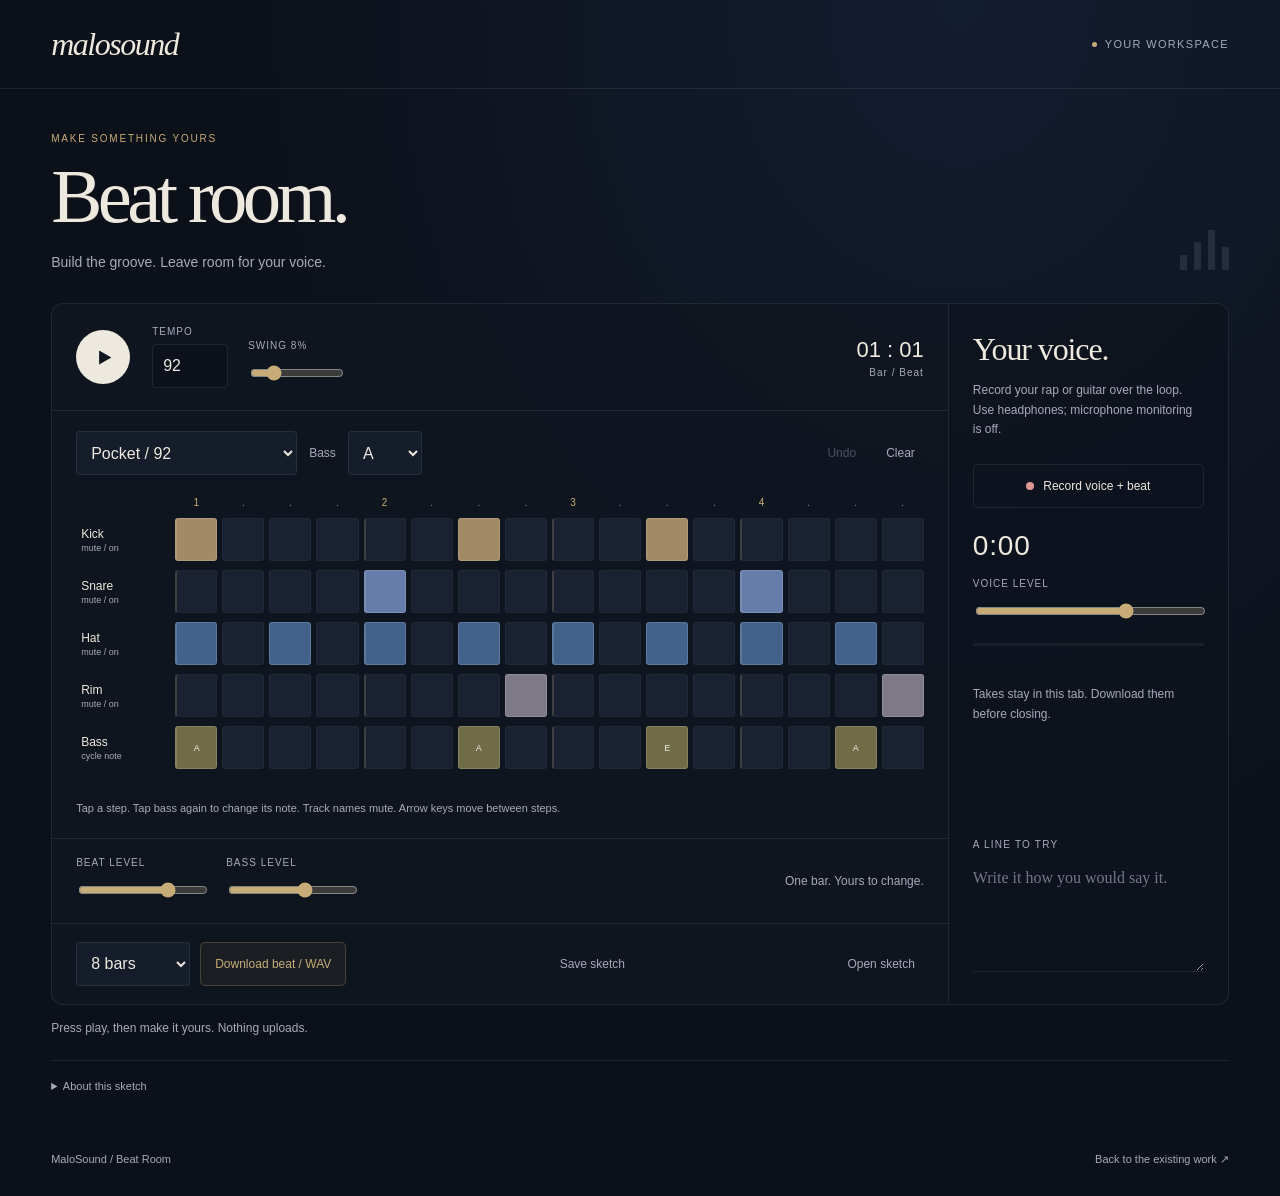
==== beat-room.html @ 78e3a09f "Publish Beat Room music tools alongside preserved market instrument" ====
<!doctype html>
<html lang="en">
<head>
  <meta charset="utf-8">
  <meta name="viewport" content="width=device-width, initial-scale=1">
  <meta name="color-scheme" content="dark">
  <meta name="description" content="Make your own beats with editable drums and bass, voice recording, and WAV export. Built by MaloSound; sound stays in your browser.">
  <link rel="canonical" href="https://malosound.ai/beat-room.html">
  <title>MaloSound / Beat room</title>
  <style>
    :root{--paper:#eee9df;--soft:#a5abb8;--gold:#c7ac78;--blue:#304d9b;--line:#ffffff14;--bg:#0c1019;--panel:#111723;--red:#e09692;font-family:"Trebuchet MS",Verdana,sans-serif;color:var(--paper);background:var(--bg)}
    *{box-sizing:border-box}body{margin:0;background:radial-gradient(ellipse at 75% 0%,#1c2d4e70,transparent 55%),var(--bg);min-height:100vh}button,input,select{font:inherit}button,a,input,select{touch-action:manipulation}button,select{color:inherit}button{cursor:pointer}button:disabled{opacity:.4;cursor:not-allowed}a{color:inherit}button:focus-visible,a:focus-visible,input:focus-visible,select:focus-visible{outline:2px solid var(--gold);outline-offset:4px}button{border:1px solid var(--line);background:transparent;min-height:44px;border-radius:5px;padding:0 14px}button:hover:not(:disabled){border-color:#c7ac7870;background:#ffffff05}select{background:#151d2b;border:1px solid var(--line);border-radius:4px;padding:10px 28px 10px 10px;min-height:44px}input[type=range]{accent-color:var(--gold);width:100%;min-height:26px}input[type=number]{width:76px;min-height:44px;color:var(--paper);border:1px solid var(--line);border-radius:4px;background:#0c111b;padding:8px 10px;font-variant-numeric:tabular-nums}p{line-height:1.6}header,main,footer{max-width:1320px;margin:auto;padding-left:clamp(20px,4vw,60px);padding-right:clamp(20px,4vw,60px)}header{display:flex;align-items:center;justify-content:space-between;gap:20px;padding-top:28px;padding-bottom:28px;border-bottom:1px solid var(--line)}.wordmark{text-decoration:none;font:italic 32px/1 Georgia,serif;letter-spacing:-1.5px}.local{display:flex;align-items:center;gap:8px;font-size:11px;color:var(--soft);letter-spacing:.12em;text-transform:uppercase}.local:before{content:"";width:5px;height:5px;border-radius:50%;background:var(--gold)}.intro{padding:42px 0 30px;display:flex;justify-content:space-between;align-items:end;gap:22px}.eyebrow{font-size:10px;letter-spacing:.18em;text-transform:uppercase;color:var(--gold);margin:0 0 12px}h1{font:400 clamp(46px,6vw,78px)/1 Georgia,serif;letter-spacing:-.06em;margin:0}.intro p:last-child{color:var(--soft);font-size:14px;margin:15px 0 0}.pulse-display{display:flex;gap:7px;align-items:end;height:48px;padding-bottom:3px}.pulse-display i{display:block;width:7px;height:15px;background:#8f9ab02b}.pulse-display i:nth-child(2){height:28px}.pulse-display i:nth-child(3){height:40px}.pulse-display i:nth-child(4){height:23px}.pulse-display i.active{background:var(--gold)}.workspace{display:grid;grid-template-columns:minmax(0,1fr) 280px;border:1px solid var(--line);border-radius:12px;overflow:hidden;background:#101620e0}.music{min-width:0}.transport{padding:22px 24px;display:flex;align-items:center;gap:22px;border-bottom:1px solid var(--line)}.play{background:var(--paper);color:#101620;border:0;width:54px;height:54px;padding:0;border-radius:50%;display:grid;place-items:center;flex-shrink:0}.play:hover:not(:disabled){background:var(--gold);color:#101620}.play svg{width:21px;height:21px;fill:currentColor}.timing{display:flex;gap:20px;align-items:end;flex-wrap:wrap}.control{display:grid;gap:7px}.control label,.control-label{font-size:10px;color:var(--soft);letter-spacing:.1em;text-transform:uppercase}.swing{width:94px}.position{margin-left:auto;white-space:nowrap;text-align:right;font-variant-numeric:tabular-nums}.position strong{font-size:22px;font-weight:400}.position span{display:block;font-size:10px;color:var(--soft);letter-spacing:.1em;margin-top:4px}.pattern-tools{display:flex;gap:12px;align-items:center;flex-wrap:wrap;padding:20px 24px 8px}.pattern-tools select{min-width:150px}.pattern-tools .key{min-width:74px}.pattern-tools label{color:var(--soft);font-size:12px}.quiet{border-color:transparent;font-size:12px;color:var(--soft);padding:0 8px}.pattern-tools .spacer{flex:1}.sequencer-scroll{overflow-x:auto;padding:14px 24px 22px;scrollbar-color:#4c5364 transparent;scrollbar-width:thin}.sequencer{min-width:638px}.step-head,.track{display:grid;grid-template-columns:94px repeat(16,minmax(25px,1fr));gap:5px;align-items:center}.step-head{margin-bottom:10px}.step-head>span{text-align:center;font-size:10px;color:#8690a3}.step-head>span.beat-number{color:var(--gold)}.track{margin-bottom:9px}.track-name{display:flex;flex-direction:column;gap:2px;align-items:flex-start;justify-content:center;border:0;padding:0 5px;min-height:42px;border-radius:0;font-size:12px;text-align:left}.track-name small{font-size:9px;color:var(--soft);font-variant-numeric:tabular-nums}.track-name[aria-pressed=false]{color:#6a7283;text-decoration:line-through}.pad{min-height:43px;height:43px;padding:0;border:1px solid #ffffff09;background:#1a2130;border-radius:3px;position:relative;font-size:9px;color:var(--paper);font-variant-numeric:tabular-nums}.pad.beat-start{border-left:2px solid #c7ac7838}.pad[aria-pressed=true]{background:var(--tone);border-color:#ffffff25}.pad.playhead:after{content:"";position:absolute;left:4px;right:4px;bottom:4px;height:2px;background:var(--paper);box-shadow:0 0 8px #ffffff80}.pad[aria-pressed=true]:hover:not(:disabled){background:var(--tone);filter:brightness(1.15)}.grid-hint{margin:0 24px 20px;color:var(--soft);font-size:11px}.mix{display:flex;gap:20px;align-items:center;padding:18px 24px;border-top:1px solid var(--line)}.mix .control{width:130px}.mix .sound-label{font-size:12px;color:var(--soft);margin-left:auto}.exports{border-top:1px solid var(--line);display:flex;gap:10px;padding:18px 24px;align-items:center;flex-wrap:wrap}.exports select{min-width:80px}.export{background:#c7ac7811;border-color:#c7ac7840;color:var(--gold);font-size:12px}.exports .quiet{margin-left:auto}.voice{padding:28px 24px;border-left:1px solid var(--line);background:#0c111b60;display:flex;flex-direction:column}.voice h2{font:400 32px/1.1 Georgia,serif;margin:0;letter-spacing:-.035em}.voice>p{color:var(--soft);font-size:12px;margin:14px 0 25px}.record{width:100%;display:flex;align-items:center;justify-content:center;gap:9px;font-size:12px}.record-dot{width:8px;height:8px;background:var(--red);border-radius:50%;flex-shrink:0}.record.is-recording{border-color:#e0969260;color:#edb7b4}.record.is-recording .record-dot{border-radius:1px}.record-clock{font-size:28px;font-variant-numeric:tabular-nums;letter-spacing:.03em;margin:22px 0 16px}.mic-control{margin:0 0 24px}.meter{height:3px;background:#ffffff0e;margin-top:10px;overflow:hidden}.meter-fill{height:100%;width:0;background:var(--gold)}.take{border-top:1px solid var(--line);padding:16px 0}.take-head{display:flex;justify-content:space-between;align-items:center;gap:5px;font-size:12px}.take audio{width:100%;height:36px;margin-top:12px}.take a{font-size:11px;color:var(--gold);text-underline-offset:4px}.take .quiet{min-height:30px}.takes-note{font-size:11px;color:var(--soft);line-height:1.7;margin-top:16px}.status{min-height:45px;padding:14px 0;color:var(--soft);font-size:12px;line-height:1.6}.fine-print{border-top:1px solid var(--line);padding:16px 0;margin-top:8px;color:var(--soft);font-size:11px;line-height:1.7}.fine-print summary{cursor:pointer;min-height:35px}.fine-print p{max-width:75ch}.scratch{margin-top:28px}.scratch label{font-size:10px;color:var(--soft);letter-spacing:.12em;text-transform:uppercase}.scratch textarea{font:16px/1.7 Georgia,serif;background:transparent;color:var(--paper);border:0;border-bottom:1px solid var(--line);width:100%;min-height:120px;resize:vertical;padding:12px 0;outline-offset:4px}.scratch textarea::placeholder{color:#72798a}.voice .scratch{margin-top:auto;padding-top:25px}footer{display:flex;justify-content:space-between;align-items:center;gap:20px;padding-top:25px;padding-bottom:30px;color:var(--soft);font-size:11px}footer a{text-decoration:none}.sr-only{position:absolute;width:1px;height:1px;padding:0;margin:-1px;overflow:hidden;clip:rect(0,0,0,0);white-space:nowrap;border:0}@media(max-width:1100px){.workspace{grid-template-columns:minmax(0,1fr)}.voice{border-left:0;border-top:1px solid var(--line);display:grid;grid-template-columns:1fr 1fr;gap:12px 35px}.voice>p{margin:0}.voice h2,.voice>p{grid-column:1/-1}.voice .record-clock{margin:0;text-align:right}.voice .scratch{grid-column:1/-1;margin-top:0;padding-top:0}.mic-control{margin-bottom:0}.takes{grid-column:1/-1}.takes-note{margin:0}.voice .record{max-width:270px}}@media(max-width:600px){header{padding-top:20px;padding-bottom:20px}.wordmark{font-size:28px}.local{font-size:9px}.intro{padding-top:30px}.intro p:last-child{font-size:12px;max-width:220px}.pulse-display{gap:5px}.transport{padding:17px 16px;gap:14px}.timing{gap:12px}.swing{width:70px}.position strong{font-size:18px}.position span{font-size:8px}.play{width:46px;height:46px}.pattern-tools{padding:15px 16px 4px;gap:8px}.pattern-tools select{min-width:134px}.pattern-tools .key{min-width:67px}.pattern-tools .spacer{display:none}.sequencer-scroll{padding:14px 16px 18px}.sequencer{min-width:712px}.grid-hint{margin-left:16px;margin-right:16px;font-size:10px}.mix,.exports{padding:16px;gap:10px}.mix .control{width:106px}.mix .sound-label{font-size:10px;max-width:100px;text-align:right}.exports .quiet{margin-left:0}.voice{padding:23px 18px;column-gap:16px}.voice>p{max-width:290px}.voice .record{padding:0 10px}.voice .record-clock{font-size:25px}.takes-note{font-size:10px}.pattern-tools label{font-size:10px}.control label,.control-label{font-size:9px}.status{font-size:11px}footer{font-size:10px}.exports select{min-width:73px}.exports .quiet{padding:0 4px}}@media(prefers-reduced-motion:reduce){*{scroll-behavior:auto!important}}
  </style>
</head>
<body>
  <header><a class="wordmark" href="index.html">malosound</a><span class="local">Your workspace</span></header>
  <main>
    <section class="intro" aria-labelledby="title"><div><p class="eyebrow">Make something yours</p><h1 id="title">Beat room.</h1><p>Build the groove. Leave room for your voice.</p></div><div class="pulse-display" aria-hidden="true"><i></i><i></i><i></i><i></i></div></section>
    <div class="workspace">
      <section class="music" aria-label="Beat maker">
        <div class="transport">
          <button class="play" id="play" aria-label="Play beat" aria-pressed="false"><svg viewBox="0 0 24 24" aria-hidden="true"><path d="M7 4v16l14-8z"/></svg></button>
          <div class="timing"><div class="control"><label for="bpm">Tempo</label><input data-edit id="bpm" type="number" min="40" max="200" value="92" inputmode="numeric"></div><div class="control swing"><label for="swing">Swing <output id="swing-value">8%</output></label><input data-edit id="swing" type="range" min="0" max="40" value="8"></div></div>
          <div class="position"><strong id="bar">01 : 01</strong><span>Bar / Beat</span></div>
        </div>
        <div class="pattern-tools"><label class="sr-only" for="preset">Starting groove</label><select data-edit id="preset"><option value="pocket">Pocket / 92</option><option value="halftime">Half-time / 140</option><option value="fourfloor">Four-on-the-floor / 120</option><option value="empty">Empty pattern</option><option value="custom" disabled>Your pattern</option></select><label for="root">Bass</label><select data-edit class="key" id="root"><option value="33">A</option><option value="36">C</option><option value="38">D</option><option value="40">E</option><option value="43">G</option></select><span class="spacer"></span><button data-edit class="quiet" id="undo" disabled>Undo</button><button data-edit class="quiet" id="clear">Clear</button></div>
        <div class="sequencer-scroll" tabindex="0" role="region" aria-label="Drum and bass steps. Scroll horizontally to see the full bar."><div class="sequencer" id="sequencer"></div></div>
        <p class="grid-hint">Tap a step. Tap bass again to change its note. Track names mute. Arrow keys move between steps.</p>
        <div class="mix"><div class="control"><label for="level">Beat level</label><input id="level" type="range" min="0" max="100" value="72"></div><div class="control"><label for="bass-level">Bass level</label><input data-edit id="bass-level" type="range" min="0" max="100" value="60"></div><span class="sound-label">One bar. Yours to change.</span></div>
        <div class="exports"><label class="sr-only" for="length">Export length</label><select id="length"><option value="4">4 bars</option><option value="8" selected>8 bars</option><option value="16">16 bars</option><option value="32">32 bars</option></select><button class="export" id="export">Download beat / WAV</button><button class="quiet" id="save">Save sketch</button><button class="quiet" id="open">Open sketch</button><input id="file" type="file" accept="application/json,.json" hidden></div>
      </section>
      <aside class="voice" aria-labelledby="voice-title"><h2 id="voice-title">Your voice.</h2><p>Record your rap or guitar over the loop. Use headphones; microphone monitoring is off.</p><button class="record" id="record"><span class="record-dot" aria-hidden="true"></span><span id="record-label">Record voice + beat</span></button><div class="record-clock" id="record-clock" role="timer" aria-label="Recording time">0:00</div><div class="control mic-control"><label for="mic-level">Voice level</label><input id="mic-level" type="range" min="0" max="150" value="100"><div class="meter" aria-hidden="true"><div class="meter-fill" id="meter"></div></div></div><p class="takes-note">Takes stay in this tab. Download them before closing.</p><div class="takes" id="takes"></div><div class="scratch"><label for="words">A line to try</label><textarea id="words" placeholder="Write it how you would say it." spellcheck="true" aria-label="Your lyric ideas"></textarea></div></aside>
    </div>
    <div class="status" id="status" role="status" aria-live="polite">Press play, then make it yours. Nothing uploads.</div>
    <details class="fine-print"><summary>About this sketch</summary><p>A local beat sketchpad, not a replacement for your recording software. Drum and bass sounds are synthesized in your browser, not generated by AI. WAV exports contain the beat; recorded takes contain your microphone and the beat together. Browser input latency can affect vocal timing. There is no automatic pitch correction or alignment.</p><p>Your pattern and lyric scratchpad are saved in this browser when storage is available. Recordings are not saved automatically. Microphone access starts only when you press Record and ends when you stop the take. Recording requires localhost or HTTPS. No libraries, accounts, subscriptions, or external audio services.</p></details>
  </main>
  <footer><span>MaloSound / Beat Room</span><a href="index.html">Back to the existing work &#8599;</a></footer>
  <script>
  (()=>{
    'use strict';
    const $=id=>document.getElementById(id), STORE='malosound-beat-room-v1';
    const trackInfo=[['kick','Kick','#a28b64'],['snare','Snare','#667caa'],['hat','Hat','#42628c'],['perc','Rim','#7e7987'],['bass','Bass','#706c47']];
    const bassSteps=[null,0,3,5,7,10,12], roots=[33,36,38,40,43];
    const empty=()=>Object.fromEntries(trackInfo.map(([id])=>[id,Array(16).fill(id==='bass'?null:false)]));
    function template(name){
      const p=empty(), put=(id,steps)=>steps.forEach(i=>p[id][i]=true);
      let bpm=92,swing=.08;
      if(name==='pocket'){put('kick',[0,6,10]);put('snare',[4,12]);put('hat',[0,2,4,6,8,10,12,14]);put('perc',[7,15]);p.bass[0]=0;p.bass[6]=0;p.bass[10]=7;p.bass[14]=0;}
      if(name==='halftime'){bpm=140;swing=0;put('kick',[0,7,11]);put('snare',[8]);put('hat',[0,2,4,6,7,8,10,12,14,15]);put('perc',[14]);p.bass[0]=0;p.bass[7]=0;p.bass[11]=7;}
      if(name==='fourfloor'){bpm=120;swing=.04;put('kick',[0,4,8,12]);put('snare',[4,12]);put('hat',[2,6,10,14]);put('perc',[3,11,15]);p.bass[2]=0;p.bass[6]=0;p.bass[10]=7;p.bass[14]=3;}
      return {version:1,preset:name,bpm,swing,root:33,level:.72,bassLevel:.6,muted:[],pattern:p,words:''};
    }
    function valid(x){
      if(!x||x.version!==1||!Number.isFinite(x.bpm)||x.bpm<40||x.bpm>200||!Number.isFinite(x.swing)||x.swing<0||x.swing>.4||!roots.includes(x.root))return false;
      if(!['pocket','halftime','fourfloor','empty','custom'].includes(x.preset)||!Array.isArray(x.muted)||x.muted.some(id=>!trackInfo.some(t=>t[0]===id)))return false;
      if(![x.level,x.bassLevel].every(v=>Number.isFinite(v)&&v>=0&&v<=1)||typeof x.words!=='string'||x.words.length>100000)return false;
      return trackInfo.every(([id])=>Array.isArray(x.pattern?.[id])&&x.pattern[id].length===16&&x.pattern[id].every(v=>id==='bass'?bassSteps.includes(v):typeof v==='boolean'));
    }
    let state=template('pocket');
    try{const saved=JSON.parse(localStorage.getItem(STORE));if(valid(saved))state=saved;}catch{}
    let audio=null,engine=null,playing=false,starting=false,nextTime=0,nextStep=0,nextBar=1,timer=0,painted=-1,queue=[],currentBar=1;
    let recording=false,requestingMic=false,finishing=false,exporting=false,recorder=null,micStream=null,micNode=null,micGain=null,analyser=null,recordDest=null,recordStart=0,recordTimer=0,takeCount=0;
    const undo=[], pads=[], muteButtons={}, heldNodes=new Set(), takeUrls=new Set();
    const tell=message=>$('status').textContent=message;
    const saveLocal=()=>{try{localStorage.setItem(STORE,JSON.stringify(state));}catch{tell('Browser storage is unavailable. Use Save sketch to keep this pattern.');}};
    const remember=()=>{undo.push(JSON.stringify(state));if(undo.length>30)undo.shift();};
    function noteName(semi){const names=['C','C#','D','D#','E','F','F#','G','G#','A','A#','B'];return names[(state.root+semi)%12];}
    function makeGrid(){
      const head=document.createElement('div');head.className='step-head';head.setAttribute('aria-hidden','true');head.append(document.createElement('span'));
      for(let i=0;i<16;i++){const s=document.createElement('span');s.textContent=i%4===0?String(i/4+1):'.';if(i%4===0)s.className='beat-number';head.append(s);}$('sequencer').append(head);
      trackInfo.forEach(([id,name,tone],row)=>{
        const line=document.createElement('div');line.className='track';line.style.setProperty('--tone',tone);line.setAttribute('role','group');line.setAttribute('aria-label',name);
        const mute=document.createElement('button');mute.className='track-name';mute.dataset.edit='';mute.innerHTML=name+'<small>'+(id==='bass'?'cycle note':'mute / on')+'</small>';mute.setAttribute('aria-label',name+' enabled');muteButtons[id]=mute;line.append(mute);
        mute.addEventListener('click',()=>{remember();state.muted=state.muted.includes(id)?state.muted.filter(x=>x!==id):[...state.muted,id];refresh();saveLocal();});
        for(let i=0;i<16;i++){
          const pad=document.createElement('button');pad.className='pad'+(i%4===0?' beat-start':'');pad.dataset.edit='';pad.tabIndex=row===0&&i===0?0:-1;pad.dataset.row=row;pad.dataset.step=i;
          pad.addEventListener('focus',()=>{pads.forEach(p=>p.tabIndex=p===pad?0:-1);});
          pad.addEventListener('keydown',e=>{const changes={ArrowRight:1,ArrowLeft:-1,ArrowDown:16,ArrowUp:-16};if(e.key in changes){e.preventDefault();const j=(row*16+i+changes[e.key]+80)%80;pads[j].focus();}});
          pad.addEventListener('click',async()=>{
            remember();if(id==='bass')state.pattern[id][i]=bassSteps[(bassSteps.indexOf(state.pattern[id][i])+1)%bassSteps.length];else state.pattern[id][i]=!state.pattern[id][i];state.preset='custom';refresh();saveLocal();
            if(!playing&&!state.muted.includes(id)&&(id==='bass'?state.pattern[id][i]!==null:state.pattern[id][i])){try{await ready();hit(engine,id,audio.currentTime+.01,state.pattern[id][i],state,heldNodes);}catch(e){tell(e.message);}}
          });line.append(pad);pads.push(pad);
        }$('sequencer').append(line);
      });
    }
    function refresh(){
      $('bpm').value=state.bpm;$('swing').value=Math.round(state.swing*100);$('swing-value').textContent=Math.round(state.swing*100)+'%';$('root').value=state.root;$('preset').value=state.preset;$('level').value=Math.round(state.level*100);$('bass-level').value=Math.round(state.bassLevel*100);$('words').value=state.words;
      trackInfo.forEach(([id,name],row)=>{muteButtons[id].setAttribute('aria-pressed',String(!state.muted.includes(id)));for(let i=0;i<16;i++){const value=state.pattern[id][i],on=id==='bass'?value!==null:value,pad=pads[row*16+i];pad.setAttribute('aria-pressed',String(on));pad.textContent=id==='bass'&&on?noteName(value):'';pad.setAttribute('aria-label',`${name}, step ${i+1}, ${on?(id==='bass'?noteName(value):'on'):'off'}`);}});
      lock();
    }
    function lock(){
      const busy=recording||requestingMic||finishing;
      document.querySelectorAll('[data-edit]').forEach(el=>el.disabled=busy);$('undo').disabled=busy||!undo.length;$('play').disabled=busy||starting;$('record').disabled=requestingMic||finishing||exporting;$('export').disabled=busy||exporting;$('open').disabled=busy;$('file').disabled=busy;
    }
    function createEngine(ctx){
      const bus=ctx.createGain(),compress=ctx.createDynamicsCompressor(),output=ctx.createGain();compress.threshold.value=-12;compress.knee.value=18;compress.ratio.value=4;compress.attack.value=.003;compress.release.value=.15;bus.connect(compress);compress.connect(output);output.connect(ctx.destination);output.gain.value=state.level;
      const noise=ctx.createBuffer(1,ctx.sampleRate,ctx.sampleRate), samples=noise.getChannelData(0);let seed=9377;for(let i=0;i<samples.length;i++){seed=(Math.imul(seed,1664525)+1013904223)|0;samples[i]=(seed>>>0)/2147483648-1;}
      return {ctx,bus,output,noise};
    }
    async function ready(){
      if(!audio){const AC=window.AudioContext||window.webkitAudioContext;if(!AC)throw new Error('This browser does not support Web Audio. Try a current desktop browser.');audio=new AC();engine=createEngine(audio);audio.addEventListener('statechange',()=>{if(audio.state==='suspended'&&playing){if(recording)stopTake();else stopBeat();tell('Audio was interrupted. Press play to resume.');}});}
      await audio.resume();if(audio.state!=='running')throw new Error('Audio is paused by the browser. Press play again.');
    }
    function trackSource(source,time,duration,set){source.start(time);source.stop(time+duration);if(set){set.add(source);source.onended=()=>set.delete(source);}}
    function hit(e,id,time,note,s,set){
      const c=e.ctx,beat=60/s.bpm;
      const tone=(frequency,end,duration,volume,type='sine',filterHz=0)=>{
        const osc=c.createOscillator(),g=c.createGain();osc.type=type;osc.frequency.setValueAtTime(frequency,time);if(end!==frequency)osc.frequency.exponentialRampToValueAtTime(end,time+duration*.8);g.gain.setValueAtTime(.0001,time);g.gain.exponentialRampToValueAtTime(Math.max(.0001,volume),time+.006);g.gain.exponentialRampToValueAtTime(.0001,time+duration);osc.connect(g);if(filterHz){const f=c.createBiquadFilter();f.type='lowpass';f.frequency.value=filterHz;g.connect(f);f.connect(e.bus);}else g.connect(e.bus);trackSource(osc,time,duration+.015,set);
      };
      const noise=(freq,duration,volume,type)=>{const n=c.createBufferSource(),f=c.createBiquadFilter(),g=c.createGain();n.buffer=e.noise;f.type=type;f.frequency.value=freq;f.Q.value=.7;g.gain.setValueAtTime(volume,time);g.gain.exponentialRampToValueAtTime(.0001,time+duration);n.connect(f);f.connect(g);g.connect(e.bus);trackSource(n,time,duration+.005,set);};
      if(id==='kick'){tone(145,43,.30,.85);noise(1900,.022,.1,'lowpass');}
      if(id==='snare'){tone(190,140,.12,.18,'triangle');noise(1800,.15,.38,'highpass');}
      if(id==='hat')noise(7500,.05,.14,'highpass');
      if(id==='perc'){tone(760,670,.04,.10,'triangle');tone(1290,1120,.024,.05,'square',3500);}
      if(id==='bass'&&note!==null){const f=440*2**((s.root+note-69)/12);tone(f,f,beat*.58,s.bassLevel*.34,'triangle',700);tone(f,f,beat*.58,s.bassLevel*.23);}
    }
    function stepLength(step,s){return 60/s.bpm/4*(step%2===0?1+s.swing:1-s.swing);}
    function scheduleStep(e,step,time,s,set){trackInfo.forEach(([id])=>{const v=s.pattern[id][step];if(!s.muted.includes(id)&&(id==='bass'?v!==null:v))hit(e,id,time,v,s,set);});}
    function paint(step,bar){
      if(step===painted&&bar===currentBar)return;painted=step;currentBar=bar;
      pads.forEach(p=>p.classList.toggle('playhead',Number(p.dataset.step)===step));document.querySelectorAll('.pulse-display i').forEach((el,i)=>el.classList.toggle('active',step>=0&&i===Math.floor(step/4)));$('bar').textContent=String(bar).padStart(2,'0')+' : '+String(step<0?1:Math.floor(step/4)+1).padStart(2,'0');
    }
    function tick(){
      if(!playing)return;const now=audio.currentTime;
      if(nextTime<now-.15){let skipped=0;while(nextTime<now+.025&&skipped<10000){nextTime+=stepLength(nextStep,state);nextStep++;if(nextStep===16){nextStep=0;nextBar++;}skipped++;}queue=[];}
      while(nextTime<now+.13){scheduleStep(engine,nextStep,nextTime,state,heldNodes);queue.push({step:nextStep,bar:nextBar,time:nextTime});nextTime+=stepLength(nextStep,state);nextStep++;if(nextStep===16){nextStep=0;nextBar++;}}
      let current;while(queue.length&&queue[0].time<=now)current=queue.shift();if(current)paint(current.step,current.bar);
    }
    function startBeat(){
      playing=true;nextTime=audio.currentTime+.06;nextStep=0;nextBar=1;queue=[];$('play').setAttribute('aria-pressed','true');$('play').setAttribute('aria-label','Stop beat');$('play').innerHTML='<svg viewBox="0 0 24 24" aria-hidden="true"><path d="M6 5h4v14H6zm8 0h4v14h-4z"/></svg>';tick();timer=setInterval(tick,25);
    }
    function stopBeat(){
      playing=false;clearInterval(timer);queue=[];heldNodes.forEach(n=>{try{n.stop();}catch{}});heldNodes.clear();paint(-1,1);$('play').setAttribute('aria-pressed','false');$('play').setAttribute('aria-label','Play beat');$('play').innerHTML='<svg viewBox="0 0 24 24" aria-hidden="true"><path d="M7 4v16l14-8z"/></svg>';
    }
    async function toggleBeat(){if(starting||recording||requestingMic||finishing)return;if(playing){stopBeat();return;}starting=true;lock();try{await ready();startBeat();tell('Playing your loop. Change the steps while it plays.');}catch(e){tell(e.message);}finally{starting=false;lock();}}
    function timestamp(seconds){return Math.floor(seconds/60)+':'+String(Math.floor(seconds%60)).padStart(2,'0');}
    function cleanMic(){
      clearInterval(recordTimer);if(micStream)micStream.getTracks().forEach(t=>t.stop());if(micNode)micNode.disconnect();if(micGain)micGain.disconnect();if(analyser)analyser.disconnect();if(recordDest){try{engine.output.disconnect(recordDest);}catch{}recordDest.stream.getTracks().forEach(t=>t.stop());}micStream=micNode=micGain=analyser=recordDest=null;$('meter').style.width='0%';
    }
    function recordingUI(){
      $('record').classList.toggle('is-recording',recording);$('record-label').textContent=requestingMic?'Opening microphone...':finishing?'Saving take...':recording?'Stop take':'Record voice + beat';lock();
    }
    function stopTake(){if(!recording||!recorder)return;recording=false;finishing=true;clearInterval(recordTimer);if(recorder.state!=='inactive')recorder.stop();stopBeat();recordingUI();}
    async function startTake(){
      if(requestingMic||finishing||exporting)return;if(recording){stopTake();return;}
      if(!navigator.mediaDevices?.getUserMedia||!window.MediaRecorder){tell('Microphone recording needs a supported browser on localhost or HTTPS. Beat making still works.');return;}
      requestingMic=true;recordingUI();
      try{
        await ready();micStream=await navigator.mediaDevices.getUserMedia({audio:{echoCancellation:false,noiseSuppression:false,autoGainControl:false},video:false});await audio.resume();
        if(playing)stopBeat();recordDest=audio.createMediaStreamDestination();engine.output.connect(recordDest);micNode=audio.createMediaStreamSource(micStream);micGain=audio.createGain();micGain.gain.value=Number($('mic-level').value)/100;analyser=audio.createAnalyser();analyser.fftSize=256;micNode.connect(micGain);micGain.connect(recordDest);micGain.connect(analyser);
        const mime=['audio/webm;codecs=opus','audio/mp4','audio/ogg;codecs=opus'].find(x=>MediaRecorder.isTypeSupported(x));recorder=new MediaRecorder(recordDest.stream,mime?{mimeType:mime}:undefined);const chunks=[],began=new Date();let failed=false;
        recorder.ondataavailable=e=>{if(e.data.size)chunks.push(e.data);};
        recorder.onerror=()=>{failed=true;tell('Recording stopped with a browser error. Any available audio will appear as a partial take.');if(recording)stopTake();};
        recorder.onstop=()=>{
          const type=recorder.mimeType||mime||'audio/webm',blob=new Blob(chunks,{type});cleanMic();recording=false;finishing=false;requestingMic=false;recordingUI();
          if(blob.size){const url=URL.createObjectURL(blob);takeUrls.add(url);takeCount++;const card=document.createElement('div');card.className='take';const head=document.createElement('div');head.className='take-head';const title=document.createElement('span');title.textContent=(failed?'Partial take ':'Take ')+String(takeCount).padStart(2,'0');const remove=document.createElement('button');remove.className='quiet';remove.textContent='Remove';remove.setAttribute('aria-label','Remove '+title.textContent);head.append(title,remove);const player=document.createElement('audio');player.controls=true;player.preload='metadata';player.src=url;const link=document.createElement('a');link.href=url;link.download='malosound-take-'+began.toISOString().replace(/[:.]/g,'-')+(type.includes('mp4')?'.m4a':type.includes('ogg')?'.ogg':'.webm');link.textContent='Download take';card.append(head,player,link);$('takes').prepend(card);remove.addEventListener('click',()=>{if(!confirm('Remove this take from the tab? Download it first if you want to keep it.'))return;player.pause();player.removeAttribute('src');URL.revokeObjectURL(url);takeUrls.delete(url);card.remove();});player.addEventListener('play',()=>{if(recording){player.pause();return;}if(playing)stopBeat();document.querySelectorAll('.take audio').forEach(a=>{if(a!==player)a.pause();});});tell(failed?'A partial take is available. Download it to inspect.':'Take ready. Download it before closing this tab.');}else tell('No audio was captured. Try another take.');
        };
        document.querySelectorAll('.take audio').forEach(a=>a.pause());recorder.start(250);requestingMic=false;recording=true;recordStart=audio.currentTime;$('record-clock').textContent='0:00';recordingUI();startBeat();tell('Recording microphone + beat locally. Monitoring is off.');const samples=new Uint8Array(analyser.fftSize);
        recordTimer=setInterval(()=>{if(!recording)return;const elapsed=audio.currentTime-recordStart;$('record-clock').textContent=timestamp(elapsed);analyser.getByteTimeDomainData(samples);let energy=0;for(const n of samples)energy+=((n-128)/128)**2;$('meter').style.width=Math.min(100,Math.sqrt(energy/samples.length)*350)+'%';if(elapsed>=300){tell('Five-minute take limit reached. Saving your recording.');stopTake();}},100);
        micStream.getAudioTracks().forEach(t=>t.addEventListener('ended',()=>{if(recording){stopTake();tell('Microphone disconnected. Saving the available take.');}}));
      }catch(e){cleanMic();recording=false;requestingMic=false;finishing=false;recordingUI();tell(e.name==='NotAllowedError'?'Microphone permission was not granted. The beat maker still works.':'Could not start recording: '+e.message);}
    }
    function download(blob,name){const url=URL.createObjectURL(blob),a=document.createElement('a');a.href=url;a.download=name;document.body.append(a);a.click();a.remove();setTimeout(()=>URL.revokeObjectURL(url),60000);}
    function encodeWav(buffer){
      const frames=buffer.length,channels=buffer.numberOfChannels,bytes=frames*channels*2,array=new ArrayBuffer(44+bytes),v=new DataView(array),write=(offset,text)=>{for(let i=0;i<text.length;i++)v.setUint8(offset+i,text.charCodeAt(i));};
      write(0,'RIFF');v.setUint32(4,36+bytes,true);write(8,'WAVE');write(12,'fmt ');v.setUint32(16,16,true);v.setUint16(20,1,true);v.setUint16(22,channels,true);v.setUint32(24,buffer.sampleRate,true);v.setUint32(28,buffer.sampleRate*channels*2,true);v.setUint16(32,channels*2,true);v.setUint16(34,16,true);write(36,'data');v.setUint32(40,bytes,true);
      const data=Array.from({length:channels},(_,i)=>buffer.getChannelData(i));let peak=0;for(const channel of data)for(let i=0;i<frames;i++)peak=Math.max(peak,Math.abs(channel[i]));const scale=peak>.98?.98/peak:1;
      for(let i=0;i<frames;i++)for(let c=0;c<channels;c++){const sample=Math.max(-1,Math.min(1,data[c][i]*scale));v.setInt16(44+(i*channels+c)*2,sample*(sample<0?32768:32767),true);}return new Blob([array],{type:'audio/wav'});
    }
    async function exportBeat(){
      if(exporting||recording||requestingMic||finishing)return;exporting=true;lock();const oldText=$('export').textContent;$('export').textContent='Rendering WAV...';
      try{
        const s=JSON.parse(JSON.stringify(state)),bars=Number($('length').value),duration=bars*4*60/s.bpm,OC=window.OfflineAudioContext||window.webkitOfflineAudioContext;if(!OC)throw new Error('Offline audio export is unavailable in this browser.');
        const c=new OC(2,Math.ceil((duration+.5)*44100),44100),e=createEngine(c);e.output.gain.value=s.level;let t=0;for(let b=0;b<bars;b++)for(let step=0;step<16;step++){scheduleStep(e,step,t,s);t+=stepLength(step,s);}const rendered=await c.startRendering();download(encodeWav(rendered),'malosound-'+s.bpm+'bpm-'+bars+'bars.wav');tell('Beat WAV prepared with a half-second sound tail. Import it into your recording software.');
      }catch(e){tell('Could not export the beat: '+e.message);}finally{exporting=false;$('export').textContent=oldText;lock();}
    }
    makeGrid();refresh();
    $('play').addEventListener('click',toggleBeat);$('record').addEventListener('click',startTake);$('export').addEventListener('click',exportBeat);
    $('preset').addEventListener('change',()=>{remember();const next=template($('preset').value);next.words=state.words;next.level=state.level;state=next;refresh();saveLocal();});
    $('clear').addEventListener('click',()=>{remember();state.pattern=empty();state.preset='empty';refresh();saveLocal();tell('Empty pattern. Undo restores the previous one.');});
    $('undo').addEventListener('click',()=>{if(!undo.length)return;state=JSON.parse(undo.pop());refresh();if(engine)engine.output.gain.setTargetAtTime(state.level,audio.currentTime,.02);saveLocal();});
    $('bpm').addEventListener('change',()=>{remember();state.bpm=Math.min(200,Math.max(40,Math.round(Number($('bpm').value)||92)));refresh();saveLocal();});
    $('swing').addEventListener('input',()=>{state.swing=Number($('swing').value)/100;$('swing-value').textContent=$('swing').value+'%';saveLocal();});
    $('root').addEventListener('change',()=>{remember();state.root=Number($('root').value);refresh();saveLocal();});
    $('level').addEventListener('input',()=>{state.level=Number($('level').value)/100;if(engine)engine.output.gain.setTargetAtTime(state.level,audio.currentTime,.02);saveLocal();});
    $('bass-level').addEventListener('input',()=>{state.bassLevel=Number($('bass-level').value)/100;saveLocal();});
    $('mic-level').addEventListener('input',()=>{if(micGain)micGain.gain.setTargetAtTime(Number($('mic-level').value)/100,audio.currentTime,.02);});
    $('words').addEventListener('input',()=>{state.words=$('words').value.slice(0,100000);saveLocal();});
    $('save').addEventListener('click',()=>download(new Blob([JSON.stringify(state,null,2)+'\n'],{type:'application/json'}),'malosound-sketch.json'));
    $('open').addEventListener('click',()=>$('file').click());
    $('file').addEventListener('change',async()=>{const file=$('file').files[0];if(!file)return;try{if(file.size>250000)throw new Error('The sketch file is too large.');const s=JSON.parse(await file.text());if(!valid(s))throw new Error('This is not a supported MaloSound sketch.');if(recording||requestingMic||finishing)throw new Error('Finish the take before opening another sketch.');remember();if(playing)stopBeat();state=s;refresh();if(engine)engine.output.gain.setTargetAtTime(state.level,audio.currentTime,.02);saveLocal();tell('Sketch loaded. Press play when ready.');}catch(e){tell(e.message);}finally{$('file').value='';}});
    window.addEventListener('keydown',e=>{if(e.code==='Space'&&!e.repeat&&!e.target.closest('button,input,textarea,select,[contenteditable=true],summary,a')){e.preventDefault();toggleBeat();}});
    document.addEventListener('visibilitychange',()=>{if(!document.hidden&&playing)tick();});
    window.addEventListener('beforeunload',e=>{if(recording||requestingMic||takeUrls.size){e.preventDefault();e.returnValue='';}});
    window.addEventListener('pagehide',()=>{if(recording)stopTake();else stopBeat();if(micStream)micStream.getTracks().forEach(t=>t.stop());});
    if(!window.isSecureContext)$('record').title='Microphone recording requires localhost or HTTPS.';
  })();
  </script>
</body>
</html>
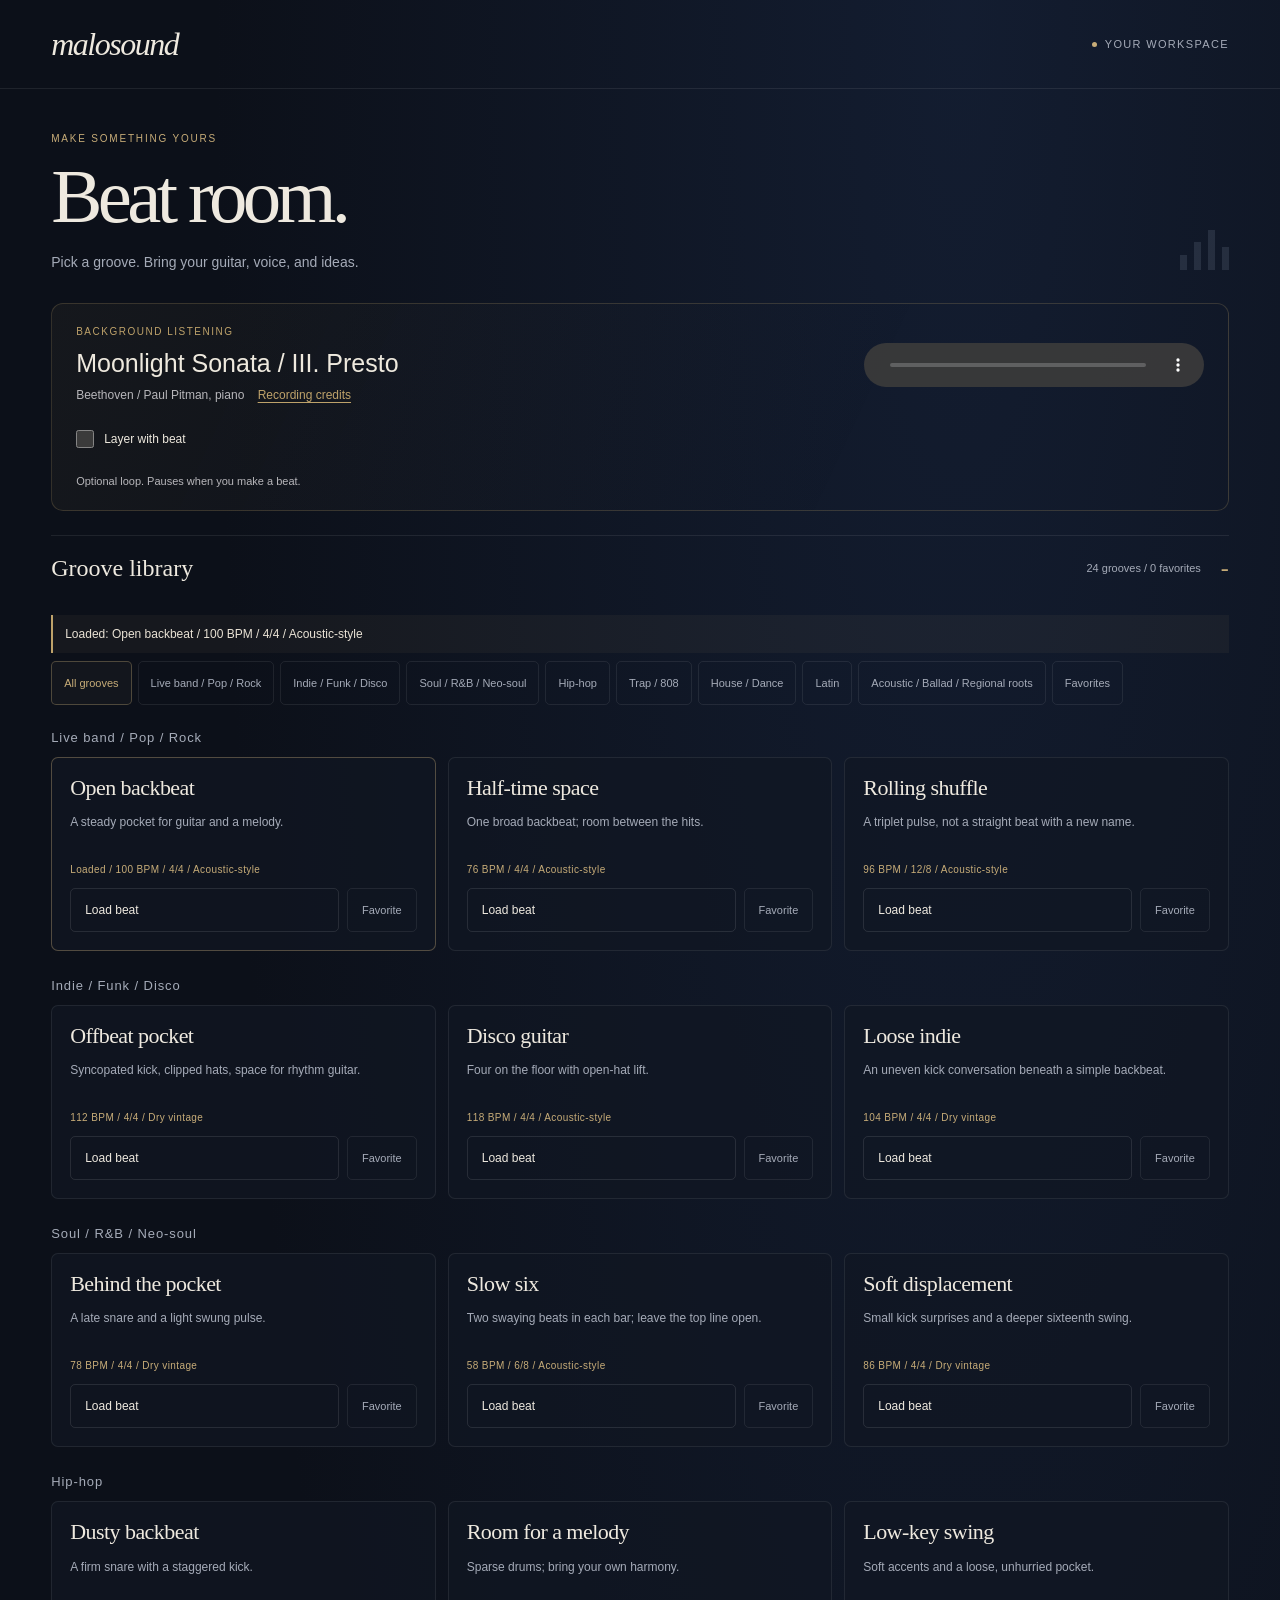
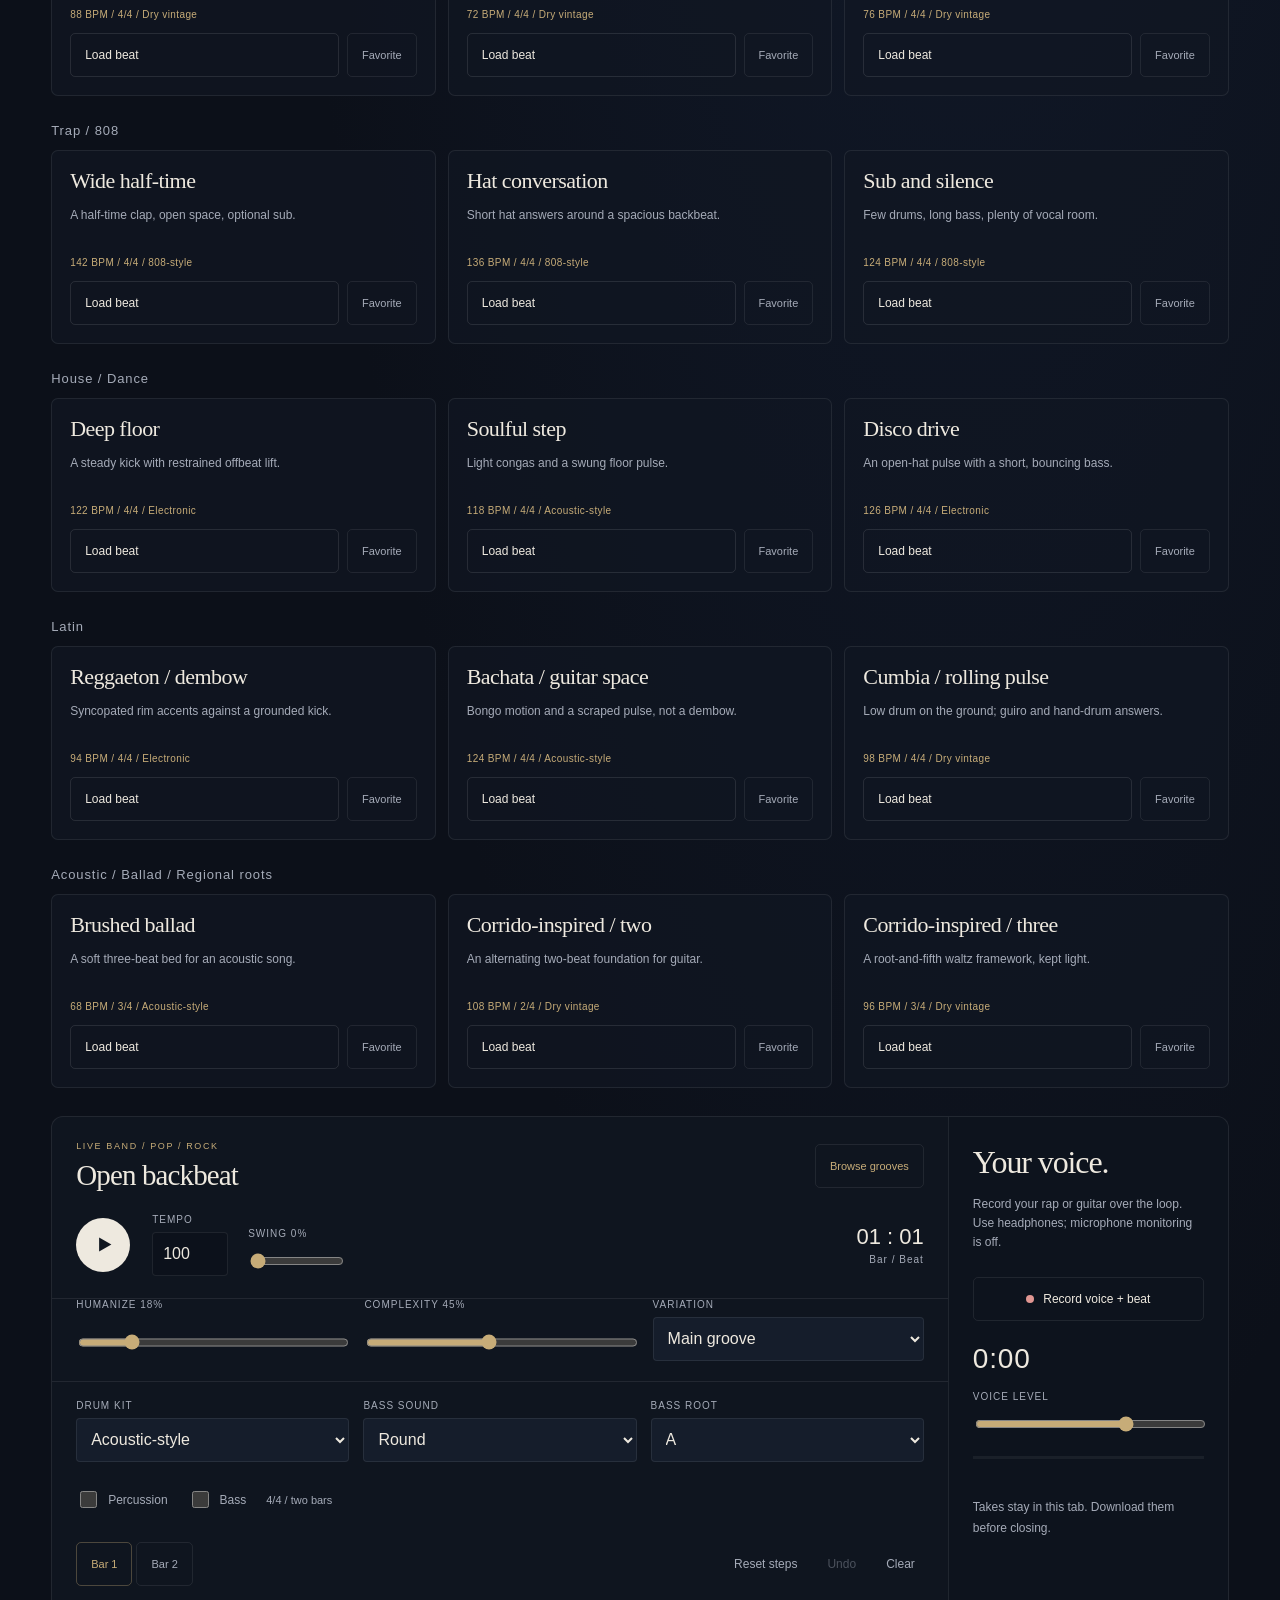
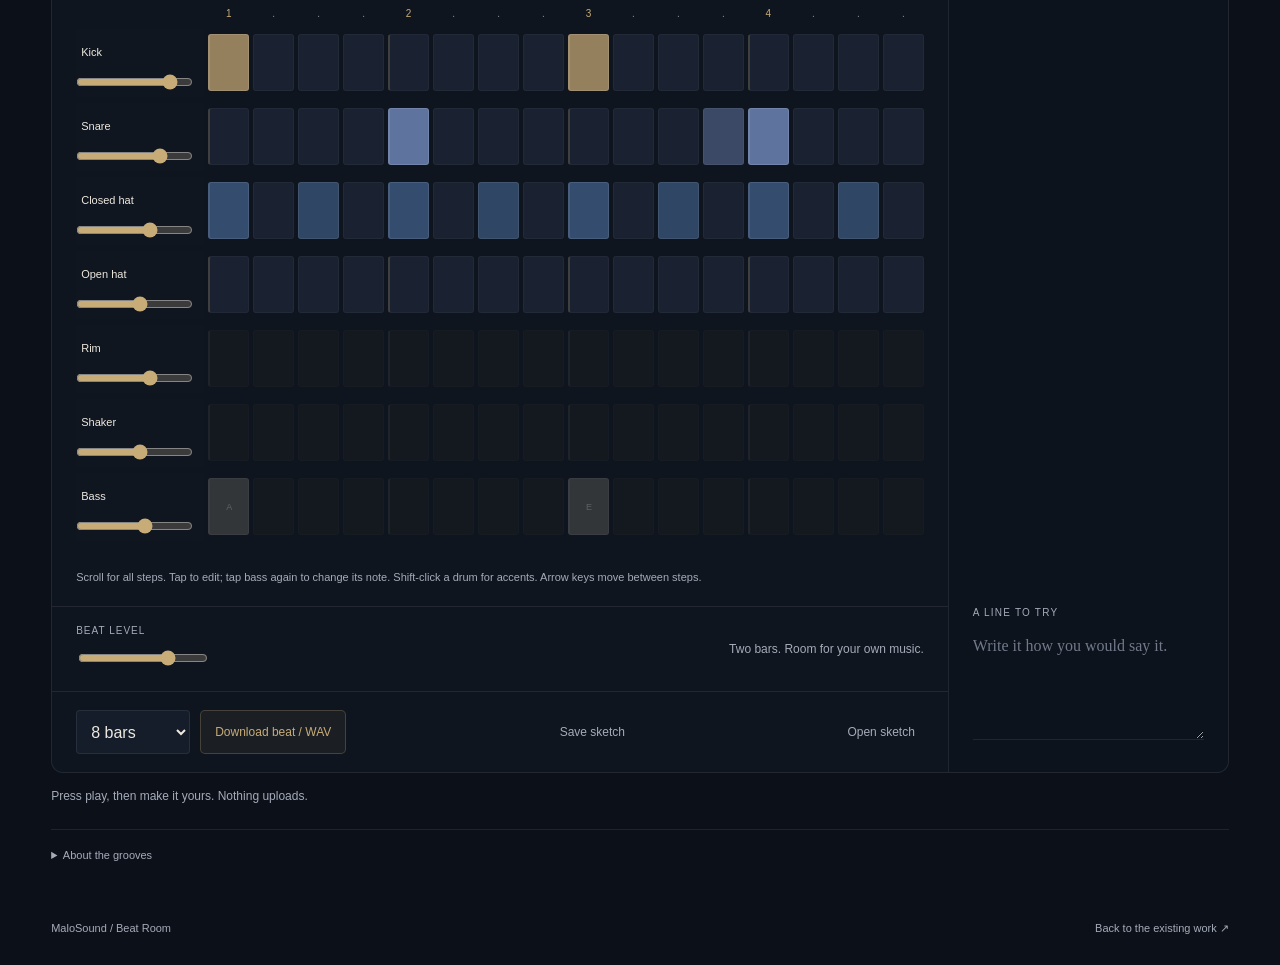
==== commit d939c988: "Expand Beat Room with 24 grooves and optional background layering" ====
--- a/beat-room.html
+++ b/beat-room.html
@@ -4,197 +4,45 @@
   <meta charset="utf-8">
   <meta name="viewport" content="width=device-width, initial-scale=1">
   <meta name="color-scheme" content="dark">
-  <meta name="description" content="Make your own beats with editable drums and bass, voice recording, and WAV export. Built by MaloSound; sound stays in your browser.">
+  <meta name="description" content="24 grooves for guitar, singing, and rap. Explore eight musical directions, choose your kit, record an idea, and export it to your DAW.">
   <link rel="canonical" href="https://malosound.ai/beat-room.html">
   <title>MaloSound / Beat room</title>
   <style>
     :root{--paper:#eee9df;--soft:#a5abb8;--gold:#c7ac78;--blue:#304d9b;--line:#ffffff14;--bg:#0c1019;--panel:#111723;--red:#e09692;font-family:"Trebuchet MS",Verdana,sans-serif;color:var(--paper);background:var(--bg)}
     *{box-sizing:border-box}body{margin:0;background:radial-gradient(ellipse at 75% 0%,#1c2d4e70,transparent 55%),var(--bg);min-height:100vh}button,input,select{font:inherit}button,a,input,select{touch-action:manipulation}button,select{color:inherit}button{cursor:pointer}button:disabled{opacity:.4;cursor:not-allowed}a{color:inherit}button:focus-visible,a:focus-visible,input:focus-visible,select:focus-visible{outline:2px solid var(--gold);outline-offset:4px}button{border:1px solid var(--line);background:transparent;min-height:44px;border-radius:5px;padding:0 14px}button:hover:not(:disabled){border-color:#c7ac7870;background:#ffffff05}select{background:#151d2b;border:1px solid var(--line);border-radius:4px;padding:10px 28px 10px 10px;min-height:44px}input[type=range]{accent-color:var(--gold);width:100%;min-height:26px}input[type=number]{width:76px;min-height:44px;color:var(--paper);border:1px solid var(--line);border-radius:4px;background:#0c111b;padding:8px 10px;font-variant-numeric:tabular-nums}p{line-height:1.6}header,main,footer{max-width:1320px;margin:auto;padding-left:clamp(20px,4vw,60px);padding-right:clamp(20px,4vw,60px)}header{display:flex;align-items:center;justify-content:space-between;gap:20px;padding-top:28px;padding-bottom:28px;border-bottom:1px solid var(--line)}.wordmark{text-decoration:none;font:italic 32px/1 Georgia,serif;letter-spacing:-1.5px}.local{display:flex;align-items:center;gap:8px;font-size:11px;color:var(--soft);letter-spacing:.12em;text-transform:uppercase}.local:before{content:"";width:5px;height:5px;border-radius:50%;background:var(--gold)}.intro{padding:42px 0 30px;display:flex;justify-content:space-between;align-items:end;gap:22px}.eyebrow{font-size:10px;letter-spacing:.18em;text-transform:uppercase;color:var(--gold);margin:0 0 12px}h1{font:400 clamp(46px,6vw,78px)/1 Georgia,serif;letter-spacing:-.06em;margin:0}.intro p:last-child{color:var(--soft);font-size:14px;margin:15px 0 0}.pulse-display{display:flex;gap:7px;align-items:end;height:48px;padding-bottom:3px}.pulse-display i{display:block;width:7px;height:15px;background:#8f9ab02b}.pulse-display i:nth-child(2){height:28px}.pulse-display i:nth-child(3){height:40px}.pulse-display i:nth-child(4){height:23px}.pulse-display i.active{background:var(--gold)}.workspace{display:grid;grid-template-columns:minmax(0,1fr) 280px;border:1px solid var(--line);border-radius:12px;overflow:hidden;background:#101620e0}.music{min-width:0}.transport{padding:22px 24px;display:flex;align-items:center;gap:22px;border-bottom:1px solid var(--line)}.play{background:var(--paper);color:#101620;border:0;width:54px;height:54px;padding:0;border-radius:50%;display:grid;place-items:center;flex-shrink:0}.play:hover:not(:disabled){background:var(--gold);color:#101620}.play svg{width:21px;height:21px;fill:currentColor}.timing{display:flex;gap:20px;align-items:end;flex-wrap:wrap}.control{display:grid;gap:7px}.control label,.control-label{font-size:10px;color:var(--soft);letter-spacing:.1em;text-transform:uppercase}.swing{width:94px}.position{margin-left:auto;white-space:nowrap;text-align:right;font-variant-numeric:tabular-nums}.position strong{font-size:22px;font-weight:400}.position span{display:block;font-size:10px;color:var(--soft);letter-spacing:.1em;margin-top:4px}.pattern-tools{display:flex;gap:12px;align-items:center;flex-wrap:wrap;padding:20px 24px 8px}.pattern-tools select{min-width:150px}.pattern-tools .key{min-width:74px}.pattern-tools label{color:var(--soft);font-size:12px}.quiet{border-color:transparent;font-size:12px;color:var(--soft);padding:0 8px}.pattern-tools .spacer{flex:1}.sequencer-scroll{overflow-x:auto;padding:14px 24px 22px;scrollbar-color:#4c5364 transparent;scrollbar-width:thin}.sequencer{min-width:638px}.step-head,.track{display:grid;grid-template-columns:94px repeat(16,minmax(25px,1fr));gap:5px;align-items:center}.step-head{margin-bottom:10px}.step-head>span{text-align:center;font-size:10px;color:#8690a3}.step-head>span.beat-number{color:var(--gold)}.track{margin-bottom:9px}.track-name{display:flex;flex-direction:column;gap:2px;align-items:flex-start;justify-content:center;border:0;padding:0 5px;min-height:42px;border-radius:0;font-size:12px;text-align:left}.track-name small{font-size:9px;color:var(--soft);font-variant-numeric:tabular-nums}.track-name[aria-pressed=false]{color:#6a7283;text-decoration:line-through}.pad{min-height:43px;height:43px;padding:0;border:1px solid #ffffff09;background:#1a2130;border-radius:3px;position:relative;font-size:9px;color:var(--paper);font-variant-numeric:tabular-nums}.pad.beat-start{border-left:2px solid #c7ac7838}.pad[aria-pressed=true]{background:var(--tone);border-color:#ffffff25}.pad.playhead:after{content:"";position:absolute;left:4px;right:4px;bottom:4px;height:2px;background:var(--paper);box-shadow:0 0 8px #ffffff80}.pad[aria-pressed=true]:hover:not(:disabled){background:var(--tone);filter:brightness(1.15)}.grid-hint{margin:0 24px 20px;color:var(--soft);font-size:11px}.mix{display:flex;gap:20px;align-items:center;padding:18px 24px;border-top:1px solid var(--line)}.mix .control{width:130px}.mix .sound-label{font-size:12px;color:var(--soft);margin-left:auto}.exports{border-top:1px solid var(--line);display:flex;gap:10px;padding:18px 24px;align-items:center;flex-wrap:wrap}.exports select{min-width:80px}.export{background:#c7ac7811;border-color:#c7ac7840;color:var(--gold);font-size:12px}.exports .quiet{margin-left:auto}.voice{padding:28px 24px;border-left:1px solid var(--line);background:#0c111b60;display:flex;flex-direction:column}.voice h2{font:400 32px/1.1 Georgia,serif;margin:0;letter-spacing:-.035em}.voice>p{color:var(--soft);font-size:12px;margin:14px 0 25px}.record{width:100%;display:flex;align-items:center;justify-content:center;gap:9px;font-size:12px}.record-dot{width:8px;height:8px;background:var(--red);border-radius:50%;flex-shrink:0}.record.is-recording{border-color:#e0969260;color:#edb7b4}.record.is-recording .record-dot{border-radius:1px}.record-clock{font-size:28px;font-variant-numeric:tabular-nums;letter-spacing:.03em;margin:22px 0 16px}.mic-control{margin:0 0 24px}.meter{height:3px;background:#ffffff0e;margin-top:10px;overflow:hidden}.meter-fill{height:100%;width:0;background:var(--gold)}.take{border-top:1px solid var(--line);padding:16px 0}.take-head{display:flex;justify-content:space-between;align-items:center;gap:5px;font-size:12px}.take audio{width:100%;height:36px;margin-top:12px}.take a{font-size:11px;color:var(--gold);text-underline-offset:4px}.take .quiet{min-height:30px}.takes-note{font-size:11px;color:var(--soft);line-height:1.7;margin-top:16px}.status{min-height:45px;padding:14px 0;color:var(--soft);font-size:12px;line-height:1.6}.fine-print{border-top:1px solid var(--line);padding:16px 0;margin-top:8px;color:var(--soft);font-size:11px;line-height:1.7}.fine-print summary{cursor:pointer;min-height:35px}.fine-print p{max-width:75ch}.scratch{margin-top:28px}.scratch label{font-size:10px;color:var(--soft);letter-spacing:.12em;text-transform:uppercase}.scratch textarea{font:16px/1.7 Georgia,serif;background:transparent;color:var(--paper);border:0;border-bottom:1px solid var(--line);width:100%;min-height:120px;resize:vertical;padding:12px 0;outline-offset:4px}.scratch textarea::placeholder{color:#72798a}.voice .scratch{margin-top:auto;padding-top:25px}footer{display:flex;justify-content:space-between;align-items:center;gap:20px;padding-top:25px;padding-bottom:30px;color:var(--soft);font-size:11px}footer a{text-decoration:none}.sr-only{position:absolute;width:1px;height:1px;padding:0;margin:-1px;overflow:hidden;clip:rect(0,0,0,0);white-space:nowrap;border:0}@media(max-width:1100px){.workspace{grid-template-columns:minmax(0,1fr)}.voice{border-left:0;border-top:1px solid var(--line);display:grid;grid-template-columns:1fr 1fr;gap:12px 35px}.voice>p{margin:0}.voice h2,.voice>p{grid-column:1/-1}.voice .record-clock{margin:0;text-align:right}.voice .scratch{grid-column:1/-1;margin-top:0;padding-top:0}.mic-control{margin-bottom:0}.takes{grid-column:1/-1}.takes-note{margin:0}.voice .record{max-width:270px}}@media(max-width:600px){header{padding-top:20px;padding-bottom:20px}.wordmark{font-size:28px}.local{font-size:9px}.intro{padding-top:30px}.intro p:last-child{font-size:12px;max-width:220px}.pulse-display{gap:5px}.transport{padding:17px 16px;gap:14px}.timing{gap:12px}.swing{width:70px}.position strong{font-size:18px}.position span{font-size:8px}.play{width:46px;height:46px}.pattern-tools{padding:15px 16px 4px;gap:8px}.pattern-tools select{min-width:134px}.pattern-tools .key{min-width:67px}.pattern-tools .spacer{display:none}.sequencer-scroll{padding:14px 16px 18px}.sequencer{min-width:712px}.grid-hint{margin-left:16px;margin-right:16px;font-size:10px}.mix,.exports{padding:16px;gap:10px}.mix .control{width:106px}.mix .sound-label{font-size:10px;max-width:100px;text-align:right}.exports .quiet{margin-left:0}.voice{padding:23px 18px;column-gap:16px}.voice>p{max-width:290px}.voice .record{padding:0 10px}.voice .record-clock{font-size:25px}.takes-note{font-size:10px}.pattern-tools label{font-size:10px}.control label,.control-label{font-size:9px}.status{font-size:11px}footer{font-size:10px}.exports select{min-width:73px}.exports .quiet{padding:0 4px}}@media(prefers-reduced-motion:reduce){*{scroll-behavior:auto!important}}
   </style>
+  <link rel="stylesheet" href="/assets/beat-room/library.css?v=grooves-1">
+<link rel="stylesheet" href="/assets/beat-room/listening.css">
 </head>
 <body>
   <header><a class="wordmark" href="index.html">malosound</a><span class="local">Your workspace</span></header>
   <main>
-    <section class="intro" aria-labelledby="title"><div><p class="eyebrow">Make something yours</p><h1 id="title">Beat room.</h1><p>Build the groove. Leave room for your voice.</p></div><div class="pulse-display" aria-hidden="true"><i></i><i></i><i></i><i></i></div></section>
-    <div class="workspace">
+    <section class="intro" aria-labelledby="title"><div><p class="eyebrow">Make something yours</p><h1 id="title">Beat room.</h1><p>Pick a groove. Bring your guitar, voice, and ideas.</p></div><div class="pulse-display" aria-hidden="true"><i></i><i></i><i></i><i></i></div></section>
+    <details class="library" id="library" open><summary>Groove library <span id="library-count">24 grooves / 8 directions</span></summary><div class="filters" id="genre-filters" role="group" aria-label="Musical directions"></div><div id="groove-library"></div></details>
+    <div class="workspace" id="workspace">
       <section class="music" aria-label="Beat maker">
+        <div class="selected-groove"><div><p class="eyebrow" id="groove-category">Live band / Pop / Rock</p><h2 id="groove-name">Open backbeat</h2></div><button id="browse">Browse grooves</button></div>
         <div class="transport">
           <button class="play" id="play" aria-label="Play beat" aria-pressed="false"><svg viewBox="0 0 24 24" aria-hidden="true"><path d="M7 4v16l14-8z"/></svg></button>
           <div class="timing"><div class="control"><label for="bpm">Tempo</label><input data-edit id="bpm" type="number" min="40" max="200" value="92" inputmode="numeric"></div><div class="control swing"><label for="swing">Swing <output id="swing-value">8%</output></label><input data-edit id="swing" type="range" min="0" max="40" value="8"></div></div>
           <div class="position"><strong id="bar">01 : 01</strong><span>Bar / Beat</span></div>
         </div>
-        <div class="pattern-tools"><label class="sr-only" for="preset">Starting groove</label><select data-edit id="preset"><option value="pocket">Pocket / 92</option><option value="halftime">Half-time / 140</option><option value="fourfloor">Four-on-the-floor / 120</option><option value="empty">Empty pattern</option><option value="custom" disabled>Your pattern</option></select><label for="root">Bass</label><select data-edit class="key" id="root"><option value="33">A</option><option value="36">C</option><option value="38">D</option><option value="40">E</option><option value="43">G</option></select><span class="spacer"></span><button data-edit class="quiet" id="undo" disabled>Undo</button><button data-edit class="quiet" id="clear">Clear</button></div>
+        <div class="feel"><div class="control"><label for="human">Humanize <output id="human-value">18%</output></label><input data-edit id="human" type="range" min="0" max="100" value="18"></div><div class="control"><label for="complexity">Complexity <output id="complexity-value">45%</output></label><input data-edit id="complexity" type="range" min="0" max="100" value="45"></div><div class="control variation-control"><label for="variation">Variation</label><select data-edit id="variation"><option value="main">Main groove</option><option value="open">More space</option><option value="turn">Turnaround</option></select></div></div>
+        <div class="sound-options"><div class="control"><label for="kit">Drum kit</label><select data-edit id="kit"><option value="acoustic">Acoustic-style</option><option value="vintage">Dry vintage</option><option value="electronic">Electronic</option><option value="808">808-style</option></select></div><div class="control bass-sound"><label for="bass-sound">Bass sound</label><select data-edit id="bass-sound"><option value="round">Round</option><option value="pluck">Plucked</option><option value="808">808 sub</option></select></div><div class="control"><label for="root">Bass root</label><select data-edit id="root"><option value="33">A</option><option value="34">A#</option><option value="35">B</option><option value="36">C</option><option value="37">C#</option><option value="38">D</option><option value="39">D#</option><option value="40">E</option><option value="41">F</option><option value="42">F#</option><option value="43">G</option><option value="44">G#</option></select></div></div>
+        <div class="optional"><label><input data-edit id="percussion" type="checkbox">Percussion</label><label><input data-edit id="bass-enabled" type="checkbox">Bass</label><span class="meter-label" id="meter">4/4 / two bars</span></div>
+        <div class="pattern-tools"><div class="bar-switch" role="group" aria-label="Edit bar"><button data-bar="0" aria-pressed="true">Bar 1</button><button data-bar="1" aria-pressed="false">Bar 2</button></div><button data-edit class="quiet" id="reset-groove">Reset steps</button><button data-edit class="quiet" id="undo" disabled>Undo</button><button data-edit class="quiet" id="clear">Clear</button></div>
         <div class="sequencer-scroll" tabindex="0" role="region" aria-label="Drum and bass steps. Scroll horizontally to see the full bar."><div class="sequencer" id="sequencer"></div></div>
-        <p class="grid-hint">Tap a step. Tap bass again to change its note. Track names mute. Arrow keys move between steps.</p>
-        <div class="mix"><div class="control"><label for="level">Beat level</label><input id="level" type="range" min="0" max="100" value="72"></div><div class="control"><label for="bass-level">Bass level</label><input data-edit id="bass-level" type="range" min="0" max="100" value="60"></div><span class="sound-label">One bar. Yours to change.</span></div>
+        <p class="grid-hint">Scroll for all steps. Tap to edit; tap bass again to change its note. Shift-click a drum for accents. Arrow keys move between steps.</p>
+        <div class="mix"><div class="control"><label for="level">Beat level</label><input id="level" type="range" min="0" max="100" value="72"></div><span class="sound-label">Two bars. Room for your own music.</span></div>
         <div class="exports"><label class="sr-only" for="length">Export length</label><select id="length"><option value="4">4 bars</option><option value="8" selected>8 bars</option><option value="16">16 bars</option><option value="32">32 bars</option></select><button class="export" id="export">Download beat / WAV</button><button class="quiet" id="save">Save sketch</button><button class="quiet" id="open">Open sketch</button><input id="file" type="file" accept="application/json,.json" hidden></div>
       </section>
-      <aside class="voice" aria-labelledby="voice-title"><h2 id="voice-title">Your voice.</h2><p>Record your rap or guitar over the loop. Use headphones; microphone monitoring is off.</p><button class="record" id="record"><span class="record-dot" aria-hidden="true"></span><span id="record-label">Record voice + beat</span></button><div class="record-clock" id="record-clock" role="timer" aria-label="Recording time">0:00</div><div class="control mic-control"><label for="mic-level">Voice level</label><input id="mic-level" type="range" min="0" max="150" value="100"><div class="meter" aria-hidden="true"><div class="meter-fill" id="meter"></div></div></div><p class="takes-note">Takes stay in this tab. Download them before closing.</p><div class="takes" id="takes"></div><div class="scratch"><label for="words">A line to try</label><textarea id="words" placeholder="Write it how you would say it." spellcheck="true" aria-label="Your lyric ideas"></textarea></div></aside>
+      <aside class="voice" aria-labelledby="voice-title"><h2 id="voice-title">Your voice.</h2><p>Record your rap or guitar over the loop. Use headphones; microphone monitoring is off.</p><button class="record" id="record"><span class="record-dot" aria-hidden="true"></span><span id="record-label">Record voice + beat</span></button><div class="record-clock" id="record-clock" role="timer" aria-label="Recording time">0:00</div><div class="control mic-control"><label for="mic-level">Voice level</label><input id="mic-level" type="range" min="0" max="150" value="100"><div class="meter" aria-hidden="true"><div class="meter-fill" id="meter-fill"></div></div></div><p class="takes-note">Takes stay in this tab. Download them before closing.</p><div class="takes" id="takes"></div><div class="scratch"><label for="words">A line to try</label><textarea id="words" placeholder="Write it how you would say it." spellcheck="true" aria-label="Your lyric ideas"></textarea></div></aside>
     </div>
     <div class="status" id="status" role="status" aria-live="polite">Press play, then make it yours. Nothing uploads.</div>
-    <details class="fine-print"><summary>About this sketch</summary><p>A local beat sketchpad, not a replacement for your recording software. Drum and bass sounds are synthesized in your browser, not generated by AI. WAV exports contain the beat; recorded takes contain your microphone and the beat together. Browser input latency can affect vocal timing. There is no automatic pitch correction or alignment.</p><p>Your pattern and lyric scratchpad are saved in this browser when storage is available. Recordings are not saved automatically. Microphone access starts only when you press Record and ends when you stop the take. Recording requires localhost or HTTPS. No libraries, accounts, subscriptions, or external audio services.</p></details>
+    <details class="fine-print"><summary>About the grooves</summary><p>Original songwriting starting points, not copies of songs or definitive versions of entire musical traditions. All kits, including the acoustic-style kit, are synthesized rather than sampled from a drum kit. Choose a groove for its rhythm and a kit for its sound; 808 bass is a separate choice.</p><p>Every pattern spans two bars. BPM counts quarter notes in 2/4, 3/4, and 4/4; dotted quarters in 6/8 and 12/8. Swing alternates subdivision lengths. Humanization adds repeatable, small timing and velocity differences. Complexity adds or removes ornaments; your manual step edits take priority. Turnaround adds an ending to the second bar.</p><p>Your sketch, words, and favorites stay in this browser when storage is available. Save sketch exports them; old Beat Room sketches can still be opened. WAV exports contain the beat with a sound tail; recorded takes contain your microphone and beat together. Microphone access starts only when you press Record. Download takes before closing. Browser input latency can affect vocal timing. This is not a replacement for your DAW.</p><p>No AI audio service, accounts, or external sound downloads. The tools are built with AI; you make the music.</p><p>Rhythm background: <a href="https://learningmusic.ableton.com/make-beats/backbeats.html" target="_blank" rel="noopener noreferrer">Ableton / backbeats</a> and <a href="https://pulse.berklee.edu/?id=4&amp;lesson=377" target="_blank" rel="noopener noreferrer">Berklee / rhythmic foundations</a>.</p></details>
   </main>
   <footer><span>MaloSound / Beat Room</span><a href="index.html">Back to the existing work &#8599;</a></footer>
-  <script>
-  (()=>{
-    'use strict';
-    const $=id=>document.getElementById(id), STORE='malosound-beat-room-v1';
-    const trackInfo=[['kick','Kick','#a28b64'],['snare','Snare','#667caa'],['hat','Hat','#42628c'],['perc','Rim','#7e7987'],['bass','Bass','#706c47']];
-    const bassSteps=[null,0,3,5,7,10,12], roots=[33,36,38,40,43];
-    const empty=()=>Object.fromEntries(trackInfo.map(([id])=>[id,Array(16).fill(id==='bass'?null:false)]));
-    function template(name){
-      const p=empty(), put=(id,steps)=>steps.forEach(i=>p[id][i]=true);
-      let bpm=92,swing=.08;
-      if(name==='pocket'){put('kick',[0,6,10]);put('snare',[4,12]);put('hat',[0,2,4,6,8,10,12,14]);put('perc',[7,15]);p.bass[0]=0;p.bass[6]=0;p.bass[10]=7;p.bass[14]=0;}
-      if(name==='halftime'){bpm=140;swing=0;put('kick',[0,7,11]);put('snare',[8]);put('hat',[0,2,4,6,7,8,10,12,14,15]);put('perc',[14]);p.bass[0]=0;p.bass[7]=0;p.bass[11]=7;}
-      if(name==='fourfloor'){bpm=120;swing=.04;put('kick',[0,4,8,12]);put('snare',[4,12]);put('hat',[2,6,10,14]);put('perc',[3,11,15]);p.bass[2]=0;p.bass[6]=0;p.bass[10]=7;p.bass[14]=3;}
-      return {version:1,preset:name,bpm,swing,root:33,level:.72,bassLevel:.6,muted:[],pattern:p,words:''};
-    }
-    function valid(x){
-      if(!x||x.version!==1||!Number.isFinite(x.bpm)||x.bpm<40||x.bpm>200||!Number.isFinite(x.swing)||x.swing<0||x.swing>.4||!roots.includes(x.root))return false;
-      if(!['pocket','halftime','fourfloor','empty','custom'].includes(x.preset)||!Array.isArray(x.muted)||x.muted.some(id=>!trackInfo.some(t=>t[0]===id)))return false;
-      if(![x.level,x.bassLevel].every(v=>Number.isFinite(v)&&v>=0&&v<=1)||typeof x.words!=='string'||x.words.length>100000)return false;
-      return trackInfo.every(([id])=>Array.isArray(x.pattern?.[id])&&x.pattern[id].length===16&&x.pattern[id].every(v=>id==='bass'?bassSteps.includes(v):typeof v==='boolean'));
-    }
-    let state=template('pocket');
-    try{const saved=JSON.parse(localStorage.getItem(STORE));if(valid(saved))state=saved;}catch{}
-    let audio=null,engine=null,playing=false,starting=false,nextTime=0,nextStep=0,nextBar=1,timer=0,painted=-1,queue=[],currentBar=1;
-    let recording=false,requestingMic=false,finishing=false,exporting=false,recorder=null,micStream=null,micNode=null,micGain=null,analyser=null,recordDest=null,recordStart=0,recordTimer=0,takeCount=0;
-    const undo=[], pads=[], muteButtons={}, heldNodes=new Set(), takeUrls=new Set();
-    const tell=message=>$('status').textContent=message;
-    const saveLocal=()=>{try{localStorage.setItem(STORE,JSON.stringify(state));}catch{tell('Browser storage is unavailable. Use Save sketch to keep this pattern.');}};
-    const remember=()=>{undo.push(JSON.stringify(state));if(undo.length>30)undo.shift();};
-    function noteName(semi){const names=['C','C#','D','D#','E','F','F#','G','G#','A','A#','B'];return names[(state.root+semi)%12];}
-    function makeGrid(){
-      const head=document.createElement('div');head.className='step-head';head.setAttribute('aria-hidden','true');head.append(document.createElement('span'));
-      for(let i=0;i<16;i++){const s=document.createElement('span');s.textContent=i%4===0?String(i/4+1):'.';if(i%4===0)s.className='beat-number';head.append(s);}$('sequencer').append(head);
-      trackInfo.forEach(([id,name,tone],row)=>{
-        const line=document.createElement('div');line.className='track';line.style.setProperty('--tone',tone);line.setAttribute('role','group');line.setAttribute('aria-label',name);
-        const mute=document.createElement('button');mute.className='track-name';mute.dataset.edit='';mute.innerHTML=name+'<small>'+(id==='bass'?'cycle note':'mute / on')+'</small>';mute.setAttribute('aria-label',name+' enabled');muteButtons[id]=mute;line.append(mute);
-        mute.addEventListener('click',()=>{remember();state.muted=state.muted.includes(id)?state.muted.filter(x=>x!==id):[...state.muted,id];refresh();saveLocal();});
-        for(let i=0;i<16;i++){
-          const pad=document.createElement('button');pad.className='pad'+(i%4===0?' beat-start':'');pad.dataset.edit='';pad.tabIndex=row===0&&i===0?0:-1;pad.dataset.row=row;pad.dataset.step=i;
-          pad.addEventListener('focus',()=>{pads.forEach(p=>p.tabIndex=p===pad?0:-1);});
-          pad.addEventListener('keydown',e=>{const changes={ArrowRight:1,ArrowLeft:-1,ArrowDown:16,ArrowUp:-16};if(e.key in changes){e.preventDefault();const j=(row*16+i+changes[e.key]+80)%80;pads[j].focus();}});
-          pad.addEventListener('click',async()=>{
-            remember();if(id==='bass')state.pattern[id][i]=bassSteps[(bassSteps.indexOf(state.pattern[id][i])+1)%bassSteps.length];else state.pattern[id][i]=!state.pattern[id][i];state.preset='custom';refresh();saveLocal();
-            if(!playing&&!state.muted.includes(id)&&(id==='bass'?state.pattern[id][i]!==null:state.pattern[id][i])){try{await ready();hit(engine,id,audio.currentTime+.01,state.pattern[id][i],state,heldNodes);}catch(e){tell(e.message);}}
-          });line.append(pad);pads.push(pad);
-        }$('sequencer').append(line);
-      });
-    }
-    function refresh(){
-      $('bpm').value=state.bpm;$('swing').value=Math.round(state.swing*100);$('swing-value').textContent=Math.round(state.swing*100)+'%';$('root').value=state.root;$('preset').value=state.preset;$('level').value=Math.round(state.level*100);$('bass-level').value=Math.round(state.bassLevel*100);$('words').value=state.words;
-      trackInfo.forEach(([id,name],row)=>{muteButtons[id].setAttribute('aria-pressed',String(!state.muted.includes(id)));for(let i=0;i<16;i++){const value=state.pattern[id][i],on=id==='bass'?value!==null:value,pad=pads[row*16+i];pad.setAttribute('aria-pressed',String(on));pad.textContent=id==='bass'&&on?noteName(value):'';pad.setAttribute('aria-label',`${name}, step ${i+1}, ${on?(id==='bass'?noteName(value):'on'):'off'}`);}});
-      lock();
-    }
-    function lock(){
-      const busy=recording||requestingMic||finishing;
-      document.querySelectorAll('[data-edit]').forEach(el=>el.disabled=busy);$('undo').disabled=busy||!undo.length;$('play').disabled=busy||starting;$('record').disabled=requestingMic||finishing||exporting;$('export').disabled=busy||exporting;$('open').disabled=busy;$('file').disabled=busy;
-    }
-    function createEngine(ctx){
-      const bus=ctx.createGain(),compress=ctx.createDynamicsCompressor(),output=ctx.createGain();compress.threshold.value=-12;compress.knee.value=18;compress.ratio.value=4;compress.attack.value=.003;compress.release.value=.15;bus.connect(compress);compress.connect(output);output.connect(ctx.destination);output.gain.value=state.level;
-      const noise=ctx.createBuffer(1,ctx.sampleRate,ctx.sampleRate), samples=noise.getChannelData(0);let seed=9377;for(let i=0;i<samples.length;i++){seed=(Math.imul(seed,1664525)+1013904223)|0;samples[i]=(seed>>>0)/2147483648-1;}
-      return {ctx,bus,output,noise};
-    }
-    async function ready(){
-      if(!audio){const AC=window.AudioContext||window.webkitAudioContext;if(!AC)throw new Error('This browser does not support Web Audio. Try a current desktop browser.');audio=new AC();engine=createEngine(audio);audio.addEventListener('statechange',()=>{if(audio.state==='suspended'&&playing){if(recording)stopTake();else stopBeat();tell('Audio was interrupted. Press play to resume.');}});}
-      await audio.resume();if(audio.state!=='running')throw new Error('Audio is paused by the browser. Press play again.');
-    }
-    function trackSource(source,time,duration,set){source.start(time);source.stop(time+duration);if(set){set.add(source);source.onended=()=>set.delete(source);}}
-    function hit(e,id,time,note,s,set){
-      const c=e.ctx,beat=60/s.bpm;
-      const tone=(frequency,end,duration,volume,type='sine',filterHz=0)=>{
-        const osc=c.createOscillator(),g=c.createGain();osc.type=type;osc.frequency.setValueAtTime(frequency,time);if(end!==frequency)osc.frequency.exponentialRampToValueAtTime(end,time+duration*.8);g.gain.setValueAtTime(.0001,time);g.gain.exponentialRampToValueAtTime(Math.max(.0001,volume),time+.006);g.gain.exponentialRampToValueAtTime(.0001,time+duration);osc.connect(g);if(filterHz){const f=c.createBiquadFilter();f.type='lowpass';f.frequency.value=filterHz;g.connect(f);f.connect(e.bus);}else g.connect(e.bus);trackSource(osc,time,duration+.015,set);
-      };
-      const noise=(freq,duration,volume,type)=>{const n=c.createBufferSource(),f=c.createBiquadFilter(),g=c.createGain();n.buffer=e.noise;f.type=type;f.frequency.value=freq;f.Q.value=.7;g.gain.setValueAtTime(volume,time);g.gain.exponentialRampToValueAtTime(.0001,time+duration);n.connect(f);f.connect(g);g.connect(e.bus);trackSource(n,time,duration+.005,set);};
-      if(id==='kick'){tone(145,43,.30,.85);noise(1900,.022,.1,'lowpass');}
-      if(id==='snare'){tone(190,140,.12,.18,'triangle');noise(1800,.15,.38,'highpass');}
-      if(id==='hat')noise(7500,.05,.14,'highpass');
-      if(id==='perc'){tone(760,670,.04,.10,'triangle');tone(1290,1120,.024,.05,'square',3500);}
-      if(id==='bass'&&note!==null){const f=440*2**((s.root+note-69)/12);tone(f,f,beat*.58,s.bassLevel*.34,'triangle',700);tone(f,f,beat*.58,s.bassLevel*.23);}
-    }
-    function stepLength(step,s){return 60/s.bpm/4*(step%2===0?1+s.swing:1-s.swing);}
-    function scheduleStep(e,step,time,s,set){trackInfo.forEach(([id])=>{const v=s.pattern[id][step];if(!s.muted.includes(id)&&(id==='bass'?v!==null:v))hit(e,id,time,v,s,set);});}
-    function paint(step,bar){
-      if(step===painted&&bar===currentBar)return;painted=step;currentBar=bar;
-      pads.forEach(p=>p.classList.toggle('playhead',Number(p.dataset.step)===step));document.querySelectorAll('.pulse-display i').forEach((el,i)=>el.classList.toggle('active',step>=0&&i===Math.floor(step/4)));$('bar').textContent=String(bar).padStart(2,'0')+' : '+String(step<0?1:Math.floor(step/4)+1).padStart(2,'0');
-    }
-    function tick(){
-      if(!playing)return;const now=audio.currentTime;
-      if(nextTime<now-.15){let skipped=0;while(nextTime<now+.025&&skipped<10000){nextTime+=stepLength(nextStep,state);nextStep++;if(nextStep===16){nextStep=0;nextBar++;}skipped++;}queue=[];}
-      while(nextTime<now+.13){scheduleStep(engine,nextStep,nextTime,state,heldNodes);queue.push({step:nextStep,bar:nextBar,time:nextTime});nextTime+=stepLength(nextStep,state);nextStep++;if(nextStep===16){nextStep=0;nextBar++;}}
-      let current;while(queue.length&&queue[0].time<=now)current=queue.shift();if(current)paint(current.step,current.bar);
-    }
-    function startBeat(){
-      playing=true;nextTime=audio.currentTime+.06;nextStep=0;nextBar=1;queue=[];$('play').setAttribute('aria-pressed','true');$('play').setAttribute('aria-label','Stop beat');$('play').innerHTML='<svg viewBox="0 0 24 24" aria-hidden="true"><path d="M6 5h4v14H6zm8 0h4v14h-4z"/></svg>';tick();timer=setInterval(tick,25);
-    }
-    function stopBeat(){
-      playing=false;clearInterval(timer);queue=[];heldNodes.forEach(n=>{try{n.stop();}catch{}});heldNodes.clear();paint(-1,1);$('play').setAttribute('aria-pressed','false');$('play').setAttribute('aria-label','Play beat');$('play').innerHTML='<svg viewBox="0 0 24 24" aria-hidden="true"><path d="M7 4v16l14-8z"/></svg>';
-    }
-    async function toggleBeat(){if(starting||recording||requestingMic||finishing)return;if(playing){stopBeat();return;}starting=true;lock();try{await ready();startBeat();tell('Playing your loop. Change the steps while it plays.');}catch(e){tell(e.message);}finally{starting=false;lock();}}
-    function timestamp(seconds){return Math.floor(seconds/60)+':'+String(Math.floor(seconds%60)).padStart(2,'0');}
-    function cleanMic(){
-      clearInterval(recordTimer);if(micStream)micStream.getTracks().forEach(t=>t.stop());if(micNode)micNode.disconnect();if(micGain)micGain.disconnect();if(analyser)analyser.disconnect();if(recordDest){try{engine.output.disconnect(recordDest);}catch{}recordDest.stream.getTracks().forEach(t=>t.stop());}micStream=micNode=micGain=analyser=recordDest=null;$('meter').style.width='0%';
-    }
-    function recordingUI(){
-      $('record').classList.toggle('is-recording',recording);$('record-label').textContent=requestingMic?'Opening microphone...':finishing?'Saving take...':recording?'Stop take':'Record voice + beat';lock();
-    }
-    function stopTake(){if(!recording||!recorder)return;recording=false;finishing=true;clearInterval(recordTimer);if(recorder.state!=='inactive')recorder.stop();stopBeat();recordingUI();}
-    async function startTake(){
-      if(requestingMic||finishing||exporting)return;if(recording){stopTake();return;}
-      if(!navigator.mediaDevices?.getUserMedia||!window.MediaRecorder){tell('Microphone recording needs a supported browser on localhost or HTTPS. Beat making still works.');return;}
-      requestingMic=true;recordingUI();
-      try{
-        await ready();micStream=await navigator.mediaDevices.getUserMedia({audio:{echoCancellation:false,noiseSuppression:false,autoGainControl:false},video:false});await audio.resume();
-        if(playing)stopBeat();recordDest=audio.createMediaStreamDestination();engine.output.connect(recordDest);micNode=audio.createMediaStreamSource(micStream);micGain=audio.createGain();micGain.gain.value=Number($('mic-level').value)/100;analyser=audio.createAnalyser();analyser.fftSize=256;micNode.connect(micGain);micGain.connect(recordDest);micGain.connect(analyser);
-        const mime=['audio/webm;codecs=opus','audio/mp4','audio/ogg;codecs=opus'].find(x=>MediaRecorder.isTypeSupported(x));recorder=new MediaRecorder(recordDest.stream,mime?{mimeType:mime}:undefined);const chunks=[],began=new Date();let failed=false;
-        recorder.ondataavailable=e=>{if(e.data.size)chunks.push(e.data);};
-        recorder.onerror=()=>{failed=true;tell('Recording stopped with a browser error. Any available audio will appear as a partial take.');if(recording)stopTake();};
-        recorder.onstop=()=>{
-          const type=recorder.mimeType||mime||'audio/webm',blob=new Blob(chunks,{type});cleanMic();recording=false;finishing=false;requestingMic=false;recordingUI();
-          if(blob.size){const url=URL.createObjectURL(blob);takeUrls.add(url);takeCount++;const card=document.createElement('div');card.className='take';const head=document.createElement('div');head.className='take-head';const title=document.createElement('span');title.textContent=(failed?'Partial take ':'Take ')+String(takeCount).padStart(2,'0');const remove=document.createElement('button');remove.className='quiet';remove.textContent='Remove';remove.setAttribute('aria-label','Remove '+title.textContent);head.append(title,remove);const player=document.createElement('audio');player.controls=true;player.preload='metadata';player.src=url;const link=document.createElement('a');link.href=url;link.download='malosound-take-'+began.toISOString().replace(/[:.]/g,'-')+(type.includes('mp4')?'.m4a':type.includes('ogg')?'.ogg':'.webm');link.textContent='Download take';card.append(head,player,link);$('takes').prepend(card);remove.addEventListener('click',()=>{if(!confirm('Remove this take from the tab? Download it first if you want to keep it.'))return;player.pause();player.removeAttribute('src');URL.revokeObjectURL(url);takeUrls.delete(url);card.remove();});player.addEventListener('play',()=>{if(recording){player.pause();return;}if(playing)stopBeat();document.querySelectorAll('.take audio').forEach(a=>{if(a!==player)a.pause();});});tell(failed?'A partial take is available. Download it to inspect.':'Take ready. Download it before closing this tab.');}else tell('No audio was captured. Try another take.');
-        };
-        document.querySelectorAll('.take audio').forEach(a=>a.pause());recorder.start(250);requestingMic=false;recording=true;recordStart=audio.currentTime;$('record-clock').textContent='0:00';recordingUI();startBeat();tell('Recording microphone + beat locally. Monitoring is off.');const samples=new Uint8Array(analyser.fftSize);
-        recordTimer=setInterval(()=>{if(!recording)return;const elapsed=audio.currentTime-recordStart;$('record-clock').textContent=timestamp(elapsed);analyser.getByteTimeDomainData(samples);let energy=0;for(const n of samples)energy+=((n-128)/128)**2;$('meter').style.width=Math.min(100,Math.sqrt(energy/samples.length)*350)+'%';if(elapsed>=300){tell('Five-minute take limit reached. Saving your recording.');stopTake();}},100);
-        micStream.getAudioTracks().forEach(t=>t.addEventListener('ended',()=>{if(recording){stopTake();tell('Microphone disconnected. Saving the available take.');}}));
-      }catch(e){cleanMic();recording=false;requestingMic=false;finishing=false;recordingUI();tell(e.name==='NotAllowedError'?'Microphone permission was not granted. The beat maker still works.':'Could not start recording: '+e.message);}
-    }
-    function download(blob,name){const url=URL.createObjectURL(blob),a=document.createElement('a');a.href=url;a.download=name;document.body.append(a);a.click();a.remove();setTimeout(()=>URL.revokeObjectURL(url),60000);}
-    function encodeWav(buffer){
-      const frames=buffer.length,channels=buffer.numberOfChannels,bytes=frames*channels*2,array=new ArrayBuffer(44+bytes),v=new DataView(array),write=(offset,text)=>{for(let i=0;i<text.length;i++)v.setUint8(offset+i,text.charCodeAt(i));};
-      write(0,'RIFF');v.setUint32(4,36+bytes,true);write(8,'WAVE');write(12,'fmt ');v.setUint32(16,16,true);v.setUint16(20,1,true);v.setUint16(22,channels,true);v.setUint32(24,buffer.sampleRate,true);v.setUint32(28,buffer.sampleRate*channels*2,true);v.setUint16(32,channels*2,true);v.setUint16(34,16,true);write(36,'data');v.setUint32(40,bytes,true);
-      const data=Array.from({length:channels},(_,i)=>buffer.getChannelData(i));let peak=0;for(const channel of data)for(let i=0;i<frames;i++)peak=Math.max(peak,Math.abs(channel[i]));const scale=peak>.98?.98/peak:1;
-      for(let i=0;i<frames;i++)for(let c=0;c<channels;c++){const sample=Math.max(-1,Math.min(1,data[c][i]*scale));v.setInt16(44+(i*channels+c)*2,sample*(sample<0?32768:32767),true);}return new Blob([array],{type:'audio/wav'});
-    }
-    async function exportBeat(){
-      if(exporting||recording||requestingMic||finishing)return;exporting=true;lock();const oldText=$('export').textContent;$('export').textContent='Rendering WAV...';
-      try{
-        const s=JSON.parse(JSON.stringify(state)),bars=Number($('length').value),duration=bars*4*60/s.bpm,OC=window.OfflineAudioContext||window.webkitOfflineAudioContext;if(!OC)throw new Error('Offline audio export is unavailable in this browser.');
-        const c=new OC(2,Math.ceil((duration+.5)*44100),44100),e=createEngine(c);e.output.gain.value=s.level;let t=0;for(let b=0;b<bars;b++)for(let step=0;step<16;step++){scheduleStep(e,step,t,s);t+=stepLength(step,s);}const rendered=await c.startRendering();download(encodeWav(rendered),'malosound-'+s.bpm+'bpm-'+bars+'bars.wav');tell('Beat WAV prepared with a half-second sound tail. Import it into your recording software.');
-      }catch(e){tell('Could not export the beat: '+e.message);}finally{exporting=false;$('export').textContent=oldText;lock();}
-    }
-    makeGrid();refresh();
-    $('play').addEventListener('click',toggleBeat);$('record').addEventListener('click',startTake);$('export').addEventListener('click',exportBeat);
-    $('preset').addEventListener('change',()=>{remember();const next=template($('preset').value);next.words=state.words;next.level=state.level;state=next;refresh();saveLocal();});
-    $('clear').addEventListener('click',()=>{remember();state.pattern=empty();state.preset='empty';refresh();saveLocal();tell('Empty pattern. Undo restores the previous one.');});
-    $('undo').addEventListener('click',()=>{if(!undo.length)return;state=JSON.parse(undo.pop());refresh();if(engine)engine.output.gain.setTargetAtTime(state.level,audio.currentTime,.02);saveLocal();});
-    $('bpm').addEventListener('change',()=>{remember();state.bpm=Math.min(200,Math.max(40,Math.round(Number($('bpm').value)||92)));refresh();saveLocal();});
-    $('swing').addEventListener('input',()=>{state.swing=Number($('swing').value)/100;$('swing-value').textContent=$('swing').value+'%';saveLocal();});
-    $('root').addEventListener('change',()=>{remember();state.root=Number($('root').value);refresh();saveLocal();});
-    $('level').addEventListener('input',()=>{state.level=Number($('level').value)/100;if(engine)engine.output.gain.setTargetAtTime(state.level,audio.currentTime,.02);saveLocal();});
-    $('bass-level').addEventListener('input',()=>{state.bassLevel=Number($('bass-level').value)/100;saveLocal();});
-    $('mic-level').addEventListener('input',()=>{if(micGain)micGain.gain.setTargetAtTime(Number($('mic-level').value)/100,audio.currentTime,.02);});
-    $('words').addEventListener('input',()=>{state.words=$('words').value.slice(0,100000);saveLocal();});
-    $('save').addEventListener('click',()=>download(new Blob([JSON.stringify(state,null,2)+'\n'],{type:'application/json'}),'malosound-sketch.json'));
-    $('open').addEventListener('click',()=>$('file').click());
-    $('file').addEventListener('change',async()=>{const file=$('file').files[0];if(!file)return;try{if(file.size>250000)throw new Error('The sketch file is too large.');const s=JSON.parse(await file.text());if(!valid(s))throw new Error('This is not a supported MaloSound sketch.');if(recording||requestingMic||finishing)throw new Error('Finish the take before opening another sketch.');remember();if(playing)stopBeat();state=s;refresh();if(engine)engine.output.gain.setTargetAtTime(state.level,audio.currentTime,.02);saveLocal();tell('Sketch loaded. Press play when ready.');}catch(e){tell(e.message);}finally{$('file').value='';}});
-    window.addEventListener('keydown',e=>{if(e.code==='Space'&&!e.repeat&&!e.target.closest('button,input,textarea,select,[contenteditable=true],summary,a')){e.preventDefault();toggleBeat();}});
-    document.addEventListener('visibilitychange',()=>{if(!document.hidden&&playing)tick();});
-    window.addEventListener('beforeunload',e=>{if(recording||requestingMic||takeUrls.size){e.preventDefault();e.returnValue='';}});
-    window.addEventListener('pagehide',()=>{if(recording)stopTake();else stopBeat();if(micStream)micStream.getTracks().forEach(t=>t.stop());});
-    if(!window.isSecureContext)$('record').title='Microphone recording requires localhost or HTTPS.';
-  })();
-  </script>
+  <script type="module" src="/assets/beat-room/app.mjs"></script>
+<script type="module" src="/assets/beat-room/listening.mjs"></script>
 </body>
 </html>
--- a/assets/beat-room/library.css
+++ b/assets/beat-room/library.css
@@ -0,0 +1,11 @@
+.library{border-top:1px solid var(--line);margin:0 0 28px}.library>summary{display:flex;justify-content:space-between;align-items:center;gap:20px;min-height:65px;cursor:pointer;list-style:none;font:24px Georgia,serif}.library>summary::-webkit-details-marker{display:none}.library>summary:after{content:'+';color:var(--gold);font:24px Georgia,serif}.library[open]>summary:after{content:'-'} .library>summary span{font:11px 'Trebuchet MS',sans-serif;color:var(--soft);margin-left:auto}.filters{display:flex;flex-wrap:wrap;gap:6px;margin:8px 0 25px}.filter{font-size:11px;color:var(--soft);padding:0 12px}.filter[aria-pressed=true]{color:var(--gold);border-color:#c7ac7855;background:#c7ac780a}.groove-section{margin-bottom:27px}.groove-section h2{font:400 13px 'Trebuchet MS',sans-serif;letter-spacing:.07em;margin:0 0 12px;color:var(--soft)}.groove-cards{display:grid;grid-template-columns:repeat(3,minmax(0,1fr));gap:12px}.groove-card{border:1px solid var(--line);background:#111723aa;padding:18px;border-radius:7px;display:flex;flex-direction:column;gap:13px;min-width:0}.groove-card.is-selected{border-color:#c7ac785e}.groove-card h3{font:400 22px/1.1 Georgia,serif;letter-spacing:-.025em;margin:0}.groove-card p{font-size:12px;line-height:1.6;color:var(--soft);margin:0;min-height:38px}.groove-meta{display:flex;flex-wrap:wrap;gap:8px;color:var(--gold);font-size:10px;letter-spacing:.04em}.groove-actions{display:flex;gap:8px;margin-top:auto}.load-groove{flex:1;text-align:left;font-size:12px;border-color:#ffffff1a}.favorite{font-size:11px;color:var(--soft);min-width:65px}.favorite[aria-pressed=true]{color:var(--gold);border-color:#c7ac7840}.empty-favorites{padding:20px;color:var(--soft);font-size:13px}.selected-groove{display:flex;align-items:center;justify-content:space-between;gap:18px;padding:22px 24px 0}.selected-groove h2{margin:5px 0 0;font:400 29px Georgia,serif;letter-spacing:-.03em}.selected-groove .eyebrow{margin:0;font-size:9px}.selected-groove button{font-size:11px;color:var(--gold);white-space:nowrap}.transport{flex-wrap:wrap}.timing{flex:1}.position{min-width:67px}.feel{display:grid;grid-template-columns:1fr 1fr 1fr;gap:17px;padding:0 24px 20px;border-bottom:1px solid var(--line)}.feel .control{min-width:0}.feel input{min-width:0}.sound-options{display:flex;align-items:center;gap:14px;flex-wrap:wrap;padding:18px 24px 0}.sound-options .control{flex:1;min-width:130px}.sound-options select{width:100%;min-width:0}.pattern-tools select{min-width:0}.bar-switch{display:flex;gap:4px;margin-right:auto}.bar-switch button{font-size:11px;color:var(--soft)}.bar-switch [aria-pressed=true]{color:var(--gold);border-color:#c7ac7855}.meter-label{color:var(--soft);font-size:11px;white-space:nowrap}.optional{display:flex;gap:20px;align-items:center;flex-wrap:wrap;padding:16px 24px 0}.optional label{display:flex;align-items:center;min-height:44px;gap:8px;font-size:12px;color:var(--soft)}.optional input{accent-color:var(--gold);width:17px;height:17px}.sequencer{min-width:calc(128px + var(--steps,16)*33px)}.step-head,.track{grid-template-columns:128px repeat(var(--steps,16),minmax(28px,1fr));gap:4px}.step-head>span.beat-number{color:var(--gold)}.track-controls{position:sticky;left:0;background:#101620;z-index:2;padding:4px 11px 4px 0;display:grid;grid-template-columns:1fr;gap:0;min-width:0}.track-controls .track-name{min-height:38px;font-size:11px}.track-controls input{height:22px;min-height:22px;margin:0}.track{margin-bottom:6px}.pad{height:57px;min-height:57px}.pad[aria-pressed=true]{opacity:calc(.42 + var(--velocity,1)*.58)}.pad.playhead{outline:1px solid #eee9df70;outline-offset:-1px}.track.is-muted .pad{filter:saturate(.2);opacity:.35}.track-name small{font-size:9px}.loop-explainer{color:var(--soft);font-size:11px;line-height:1.6}.mix .sound-label{max-width:210px}.bass-sound{min-width:130px}.status[data-tone=error]{color:var(--red)}.preview-links{display:flex;gap:18px;font-size:11px}.live-dot{color:var(--gold)}@media(max-width:800px){.groove-cards{grid-template-columns:repeat(2,minmax(0,1fr))}.groove-card:last-child:nth-child(odd){grid-column:1/-1}.groove-card:last-child:nth-child(odd) p{min-height:0}.filters{gap:5px}.filter{font-size:10px}.library>summary{font-size:22px}}@media(max-width:600px){.groove-cards{grid-template-columns:1fr}.groove-card:last-child:nth-child(odd){grid-column:auto}.groove-card{padding:16px;gap:10px}.groove-card p{min-height:0}.groove-card h3{font-size:23px}.groove-actions{justify-content:flex-end}.load-groove{flex:1}.library>summary span{font-size:10px}.library{margin-bottom:18px}.selected-groove{padding:20px 16px 0;align-items:flex-start}.selected-groove h2{font-size:25px}.selected-groove button{font-size:10px;padding:0 9px}.feel{padding:0 16px 18px;gap:13px;grid-template-columns:1fr 1fr}.feel .variation-control{grid-column:1/-1}.sound-options{padding:16px 16px 0;gap:10px}.sound-options .control{min-width:120px}.optional{padding:10px 16px 0;gap:15px}.optional label{font-size:11px}.sequencer{min-width:calc(115px + var(--steps,16)*41px)}.step-head,.track{grid-template-columns:115px repeat(var(--steps,16),minmax(37px,1fr))}.bar-switch{width:100%;margin-bottom:3px}.pattern-tools{gap:8px}.meter-label{font-size:10px}.transport{gap:12px}.timing{gap:14px}.swing{width:78px}.position{margin-left:auto;min-width:59px}.mix .sound-label{font-size:10px;max-width:150px}.feel select{min-width:0}.voice .scratch{padding-top:12px}.pulse-display{max-width:35px;flex-shrink:0}.intro{align-items:center}.grid-hint{max-width:100%;line-height:1.7}}
+
+.library-loaded {
+  margin: 14px 0 8px;
+  padding: 10px 12px;
+  border-left: 2px solid #bea26a;
+  background: rgba(190, 162, 106, .055);
+  color: #e9e2d5;
+  font-size: 12px;
+  line-height: 1.5;
+}
--- a/assets/beat-room/listening.css
+++ b/assets/beat-room/listening.css
@@ -0,0 +1,83 @@
+.background-listening {
+  display: grid;
+  grid-template-columns: minmax(0, 1fr) minmax(250px, 340px);
+  align-items: center;
+  gap: 12px 28px;
+  margin: 0 0 24px;
+  padding: 20px 24px;
+  border: 1px solid rgba(190, 162, 106, .22);
+  border-radius: 12px;
+  background: linear-gradient(115deg, rgba(190, 162, 106, .055), transparent 70%);
+  color: #eee9de;
+}
+.background-listening__credit { min-width: 0; }
+.background-listening__label {
+  margin: 0 0 8px;
+  color: #bea26a;
+  font-size: 10px;
+  letter-spacing: .15em;
+  text-transform: uppercase;
+}
+.background-listening h2 {
+  margin: 0;
+  font-size: clamp(19px, 2vw, 25px);
+  line-height: 1.2;
+  font-weight: 500;
+}
+.background-listening__credit > p:last-child {
+  margin: 8px 0 0;
+  color: #b8b7bb;
+  font-size: 12px;
+  line-height: 1.6;
+}
+.background-listening a {
+  display: inline-block;
+  margin-left: 10px;
+  color: #bea26a;
+  text-underline-offset: 3px;
+}
+.background-listening a:focus-visible,
+.background-listening audio:focus-visible {
+  outline: 2px solid #bea26a;
+  outline-offset: 4px;
+}
+.background-listening audio {
+  display: block;
+  width: 100%;
+  min-width: 0;
+  height: 44px;
+  color-scheme: dark;
+}
+.background-listening__status {
+  grid-column: 1 / -1;
+  margin: 0;
+  color: #b8b7bb;
+  font-size: 11px;
+  line-height: 1.5;
+}
+.background-listening__layer {
+  grid-column: 1 / -1;
+  display: flex;
+  align-items: center;
+  gap: 10px;
+  width: fit-content;
+  min-height: 44px;
+  color: #eee9de;
+  font-size: 12px;
+  cursor: pointer;
+}
+.background-listening__layer input {
+  width: 18px;
+  height: 18px;
+  margin: 0;
+  accent-color: #bea26a;
+}
+.background-listening__layer input:focus-visible {
+  outline: 2px solid #bea26a;
+  outline-offset: 4px;
+}
+@media (max-width: 640px) {
+  .background-listening { grid-template-columns: minmax(0, 1fr); padding: 18px 16px; gap: 14px; }
+  .background-listening__credit > p:last-child { font-size: 11px; }
+  .background-listening a { margin-left: 8px; }
+}
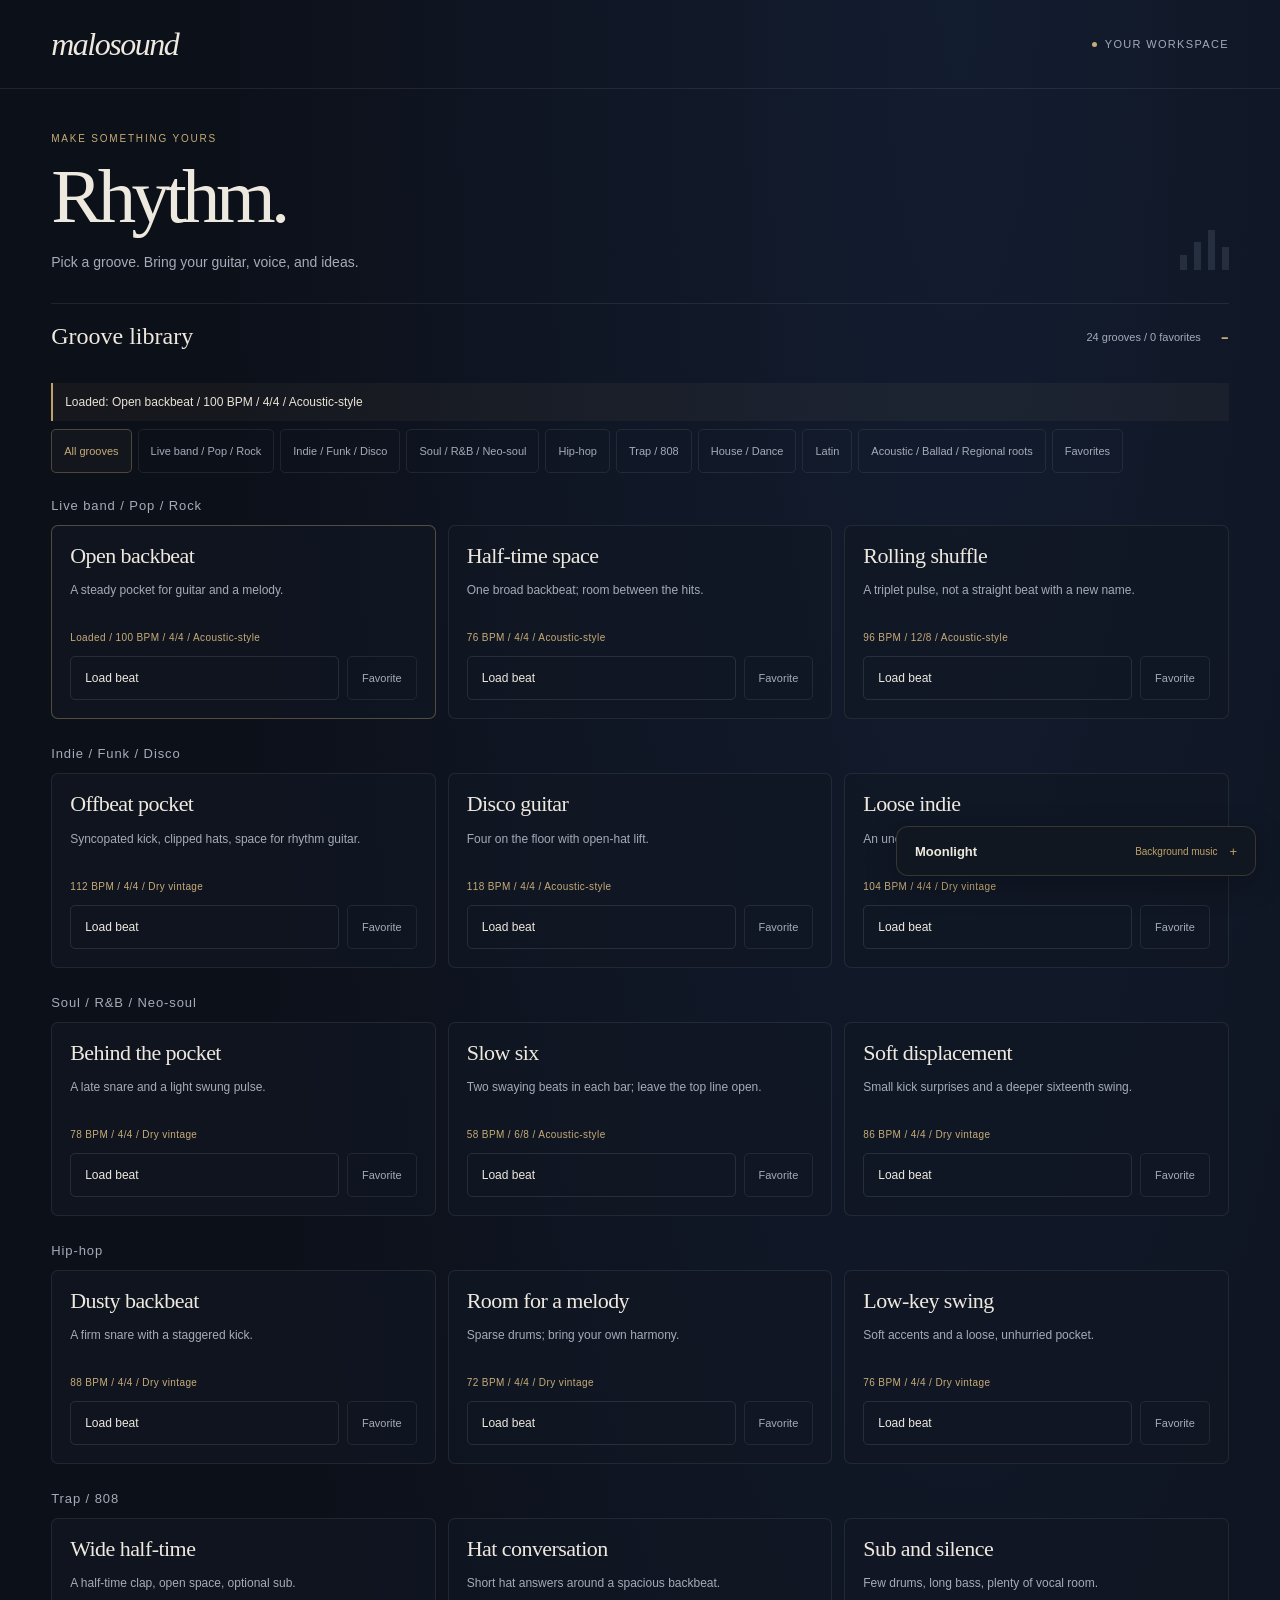
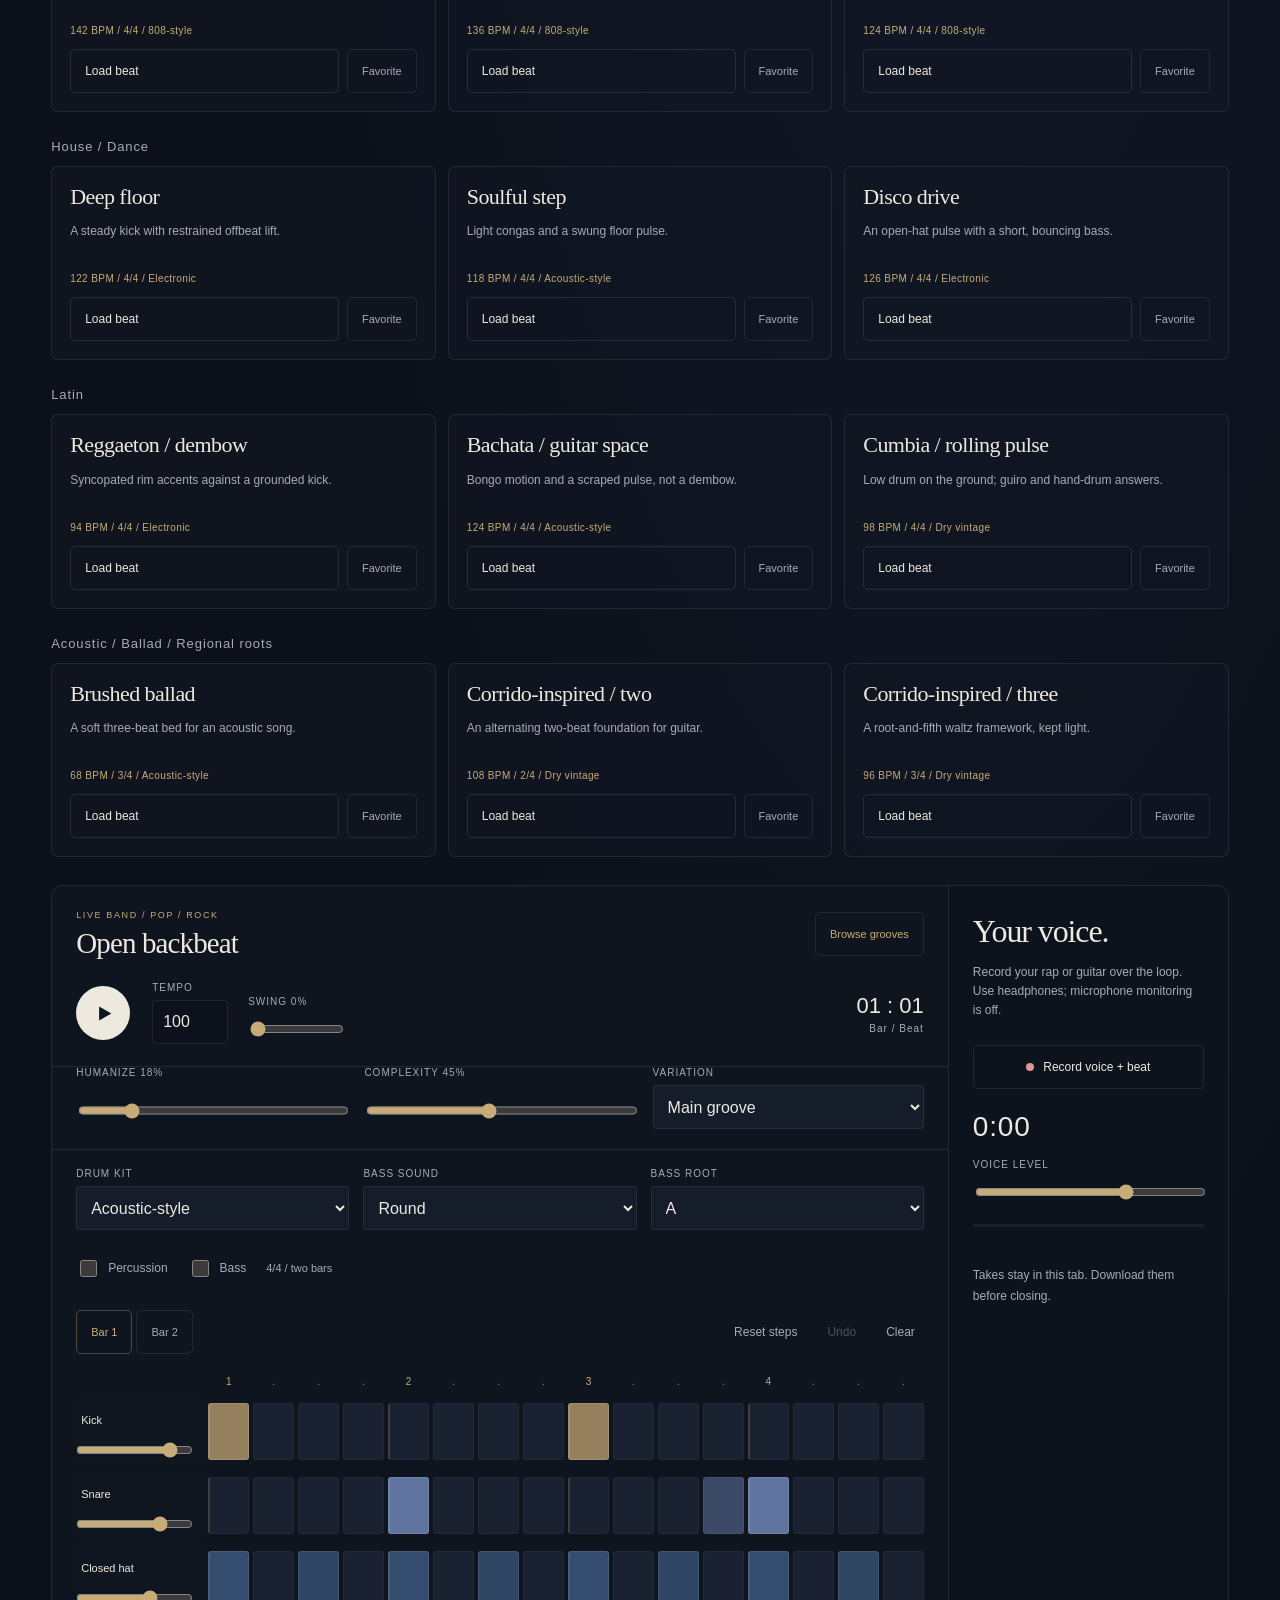
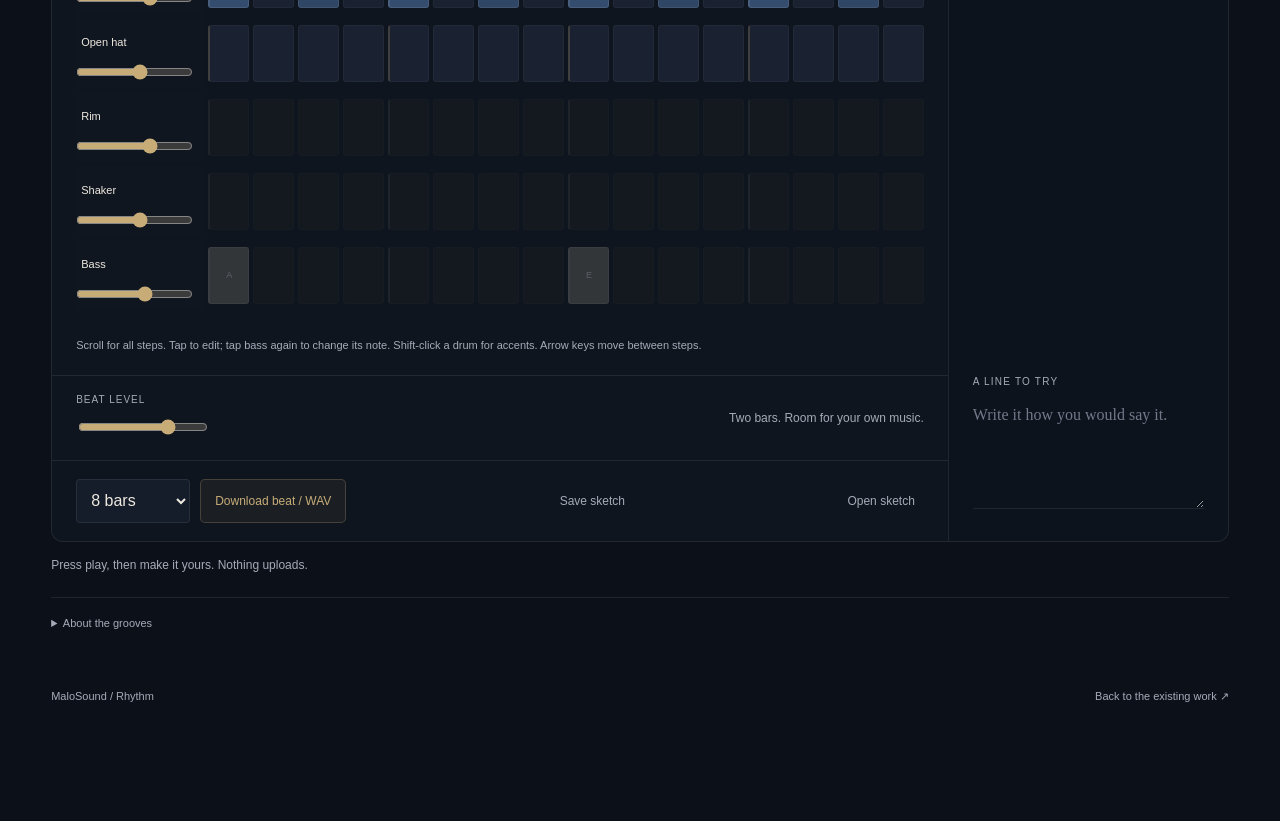
==== commit d02b3f37: "Present Rhythm and shared Moonlight listening across MaloSound" ====
--- a/beat-room.html
+++ b/beat-room.html
@@ -6,7 +6,7 @@
   <meta name="color-scheme" content="dark">
   <meta name="description" content="24 grooves for guitar, singing, and rap. Explore eight musical directions, choose your kit, record an idea, and export it to your DAW.">
   <link rel="canonical" href="https://malosound.ai/beat-room.html">
-  <title>MaloSound / Beat room</title>
+  <title>MaloSound / Rhythm</title>
   <style>
     :root{--paper:#eee9df;--soft:#a5abb8;--gold:#c7ac78;--blue:#304d9b;--line:#ffffff14;--bg:#0c1019;--panel:#111723;--red:#e09692;font-family:"Trebuchet MS",Verdana,sans-serif;color:var(--paper);background:var(--bg)}
     *{box-sizing:border-box}body{margin:0;background:radial-gradient(ellipse at 75% 0%,#1c2d4e70,transparent 55%),var(--bg);min-height:100vh}button,input,select{font:inherit}button,a,input,select{touch-action:manipulation}button,select{color:inherit}button{cursor:pointer}button:disabled{opacity:.4;cursor:not-allowed}a{color:inherit}button:focus-visible,a:focus-visible,input:focus-visible,select:focus-visible{outline:2px solid var(--gold);outline-offset:4px}button{border:1px solid var(--line);background:transparent;min-height:44px;border-radius:5px;padding:0 14px}button:hover:not(:disabled){border-color:#c7ac7870;background:#ffffff05}select{background:#151d2b;border:1px solid var(--line);border-radius:4px;padding:10px 28px 10px 10px;min-height:44px}input[type=range]{accent-color:var(--gold);width:100%;min-height:26px}input[type=number]{width:76px;min-height:44px;color:var(--paper);border:1px solid var(--line);border-radius:4px;background:#0c111b;padding:8px 10px;font-variant-numeric:tabular-nums}p{line-height:1.6}header,main,footer{max-width:1320px;margin:auto;padding-left:clamp(20px,4vw,60px);padding-right:clamp(20px,4vw,60px)}header{display:flex;align-items:center;justify-content:space-between;gap:20px;padding-top:28px;padding-bottom:28px;border-bottom:1px solid var(--line)}.wordmark{text-decoration:none;font:italic 32px/1 Georgia,serif;letter-spacing:-1.5px}.local{display:flex;align-items:center;gap:8px;font-size:11px;color:var(--soft);letter-spacing:.12em;text-transform:uppercase}.local:before{content:"";width:5px;height:5px;border-radius:50%;background:var(--gold)}.intro{padding:42px 0 30px;display:flex;justify-content:space-between;align-items:end;gap:22px}.eyebrow{font-size:10px;letter-spacing:.18em;text-transform:uppercase;color:var(--gold);margin:0 0 12px}h1{font:400 clamp(46px,6vw,78px)/1 Georgia,serif;letter-spacing:-.06em;margin:0}.intro p:last-child{color:var(--soft);font-size:14px;margin:15px 0 0}.pulse-display{display:flex;gap:7px;align-items:end;height:48px;padding-bottom:3px}.pulse-display i{display:block;width:7px;height:15px;background:#8f9ab02b}.pulse-display i:nth-child(2){height:28px}.pulse-display i:nth-child(3){height:40px}.pulse-display i:nth-child(4){height:23px}.pulse-display i.active{background:var(--gold)}.workspace{display:grid;grid-template-columns:minmax(0,1fr) 280px;border:1px solid var(--line);border-radius:12px;overflow:hidden;background:#101620e0}.music{min-width:0}.transport{padding:22px 24px;display:flex;align-items:center;gap:22px;border-bottom:1px solid var(--line)}.play{background:var(--paper);color:#101620;border:0;width:54px;height:54px;padding:0;border-radius:50%;display:grid;place-items:center;flex-shrink:0}.play:hover:not(:disabled){background:var(--gold);color:#101620}.play svg{width:21px;height:21px;fill:currentColor}.timing{display:flex;gap:20px;align-items:end;flex-wrap:wrap}.control{display:grid;gap:7px}.control label,.control-label{font-size:10px;color:var(--soft);letter-spacing:.1em;text-transform:uppercase}.swing{width:94px}.position{margin-left:auto;white-space:nowrap;text-align:right;font-variant-numeric:tabular-nums}.position strong{font-size:22px;font-weight:400}.position span{display:block;font-size:10px;color:var(--soft);letter-spacing:.1em;margin-top:4px}.pattern-tools{display:flex;gap:12px;align-items:center;flex-wrap:wrap;padding:20px 24px 8px}.pattern-tools select{min-width:150px}.pattern-tools .key{min-width:74px}.pattern-tools label{color:var(--soft);font-size:12px}.quiet{border-color:transparent;font-size:12px;color:var(--soft);padding:0 8px}.pattern-tools .spacer{flex:1}.sequencer-scroll{overflow-x:auto;padding:14px 24px 22px;scrollbar-color:#4c5364 transparent;scrollbar-width:thin}.sequencer{min-width:638px}.step-head,.track{display:grid;grid-template-columns:94px repeat(16,minmax(25px,1fr));gap:5px;align-items:center}.step-head{margin-bottom:10px}.step-head>span{text-align:center;font-size:10px;color:#8690a3}.step-head>span.beat-number{color:var(--gold)}.track{margin-bottom:9px}.track-name{display:flex;flex-direction:column;gap:2px;align-items:flex-start;justify-content:center;border:0;padding:0 5px;min-height:42px;border-radius:0;font-size:12px;text-align:left}.track-name small{font-size:9px;color:var(--soft);font-variant-numeric:tabular-nums}.track-name[aria-pressed=false]{color:#6a7283;text-decoration:line-through}.pad{min-height:43px;height:43px;padding:0;border:1px solid #ffffff09;background:#1a2130;border-radius:3px;position:relative;font-size:9px;color:var(--paper);font-variant-numeric:tabular-nums}.pad.beat-start{border-left:2px solid #c7ac7838}.pad[aria-pressed=true]{background:var(--tone);border-color:#ffffff25}.pad.playhead:after{content:"";position:absolute;left:4px;right:4px;bottom:4px;height:2px;background:var(--paper);box-shadow:0 0 8px #ffffff80}.pad[aria-pressed=true]:hover:not(:disabled){background:var(--tone);filter:brightness(1.15)}.grid-hint{margin:0 24px 20px;color:var(--soft);font-size:11px}.mix{display:flex;gap:20px;align-items:center;padding:18px 24px;border-top:1px solid var(--line)}.mix .control{width:130px}.mix .sound-label{font-size:12px;color:var(--soft);margin-left:auto}.exports{border-top:1px solid var(--line);display:flex;gap:10px;padding:18px 24px;align-items:center;flex-wrap:wrap}.exports select{min-width:80px}.export{background:#c7ac7811;border-color:#c7ac7840;color:var(--gold);font-size:12px}.exports .quiet{margin-left:auto}.voice{padding:28px 24px;border-left:1px solid var(--line);background:#0c111b60;display:flex;flex-direction:column}.voice h2{font:400 32px/1.1 Georgia,serif;margin:0;letter-spacing:-.035em}.voice>p{color:var(--soft);font-size:12px;margin:14px 0 25px}.record{width:100%;display:flex;align-items:center;justify-content:center;gap:9px;font-size:12px}.record-dot{width:8px;height:8px;background:var(--red);border-radius:50%;flex-shrink:0}.record.is-recording{border-color:#e0969260;color:#edb7b4}.record.is-recording .record-dot{border-radius:1px}.record-clock{font-size:28px;font-variant-numeric:tabular-nums;letter-spacing:.03em;margin:22px 0 16px}.mic-control{margin:0 0 24px}.meter{height:3px;background:#ffffff0e;margin-top:10px;overflow:hidden}.meter-fill{height:100%;width:0;background:var(--gold)}.take{border-top:1px solid var(--line);padding:16px 0}.take-head{display:flex;justify-content:space-between;align-items:center;gap:5px;font-size:12px}.take audio{width:100%;height:36px;margin-top:12px}.take a{font-size:11px;color:var(--gold);text-underline-offset:4px}.take .quiet{min-height:30px}.takes-note{font-size:11px;color:var(--soft);line-height:1.7;margin-top:16px}.status{min-height:45px;padding:14px 0;color:var(--soft);font-size:12px;line-height:1.6}.fine-print{border-top:1px solid var(--line);padding:16px 0;margin-top:8px;color:var(--soft);font-size:11px;line-height:1.7}.fine-print summary{cursor:pointer;min-height:35px}.fine-print p{max-width:75ch}.scratch{margin-top:28px}.scratch label{font-size:10px;color:var(--soft);letter-spacing:.12em;text-transform:uppercase}.scratch textarea{font:16px/1.7 Georgia,serif;background:transparent;color:var(--paper);border:0;border-bottom:1px solid var(--line);width:100%;min-height:120px;resize:vertical;padding:12px 0;outline-offset:4px}.scratch textarea::placeholder{color:#72798a}.voice .scratch{margin-top:auto;padding-top:25px}footer{display:flex;justify-content:space-between;align-items:center;gap:20px;padding-top:25px;padding-bottom:30px;color:var(--soft);font-size:11px}footer a{text-decoration:none}.sr-only{position:absolute;width:1px;height:1px;padding:0;margin:-1px;overflow:hidden;clip:rect(0,0,0,0);white-space:nowrap;border:0}@media(max-width:1100px){.workspace{grid-template-columns:minmax(0,1fr)}.voice{border-left:0;border-top:1px solid var(--line);display:grid;grid-template-columns:1fr 1fr;gap:12px 35px}.voice>p{margin:0}.voice h2,.voice>p{grid-column:1/-1}.voice .record-clock{margin:0;text-align:right}.voice .scratch{grid-column:1/-1;margin-top:0;padding-top:0}.mic-control{margin-bottom:0}.takes{grid-column:1/-1}.takes-note{margin:0}.voice .record{max-width:270px}}@media(max-width:600px){header{padding-top:20px;padding-bottom:20px}.wordmark{font-size:28px}.local{font-size:9px}.intro{padding-top:30px}.intro p:last-child{font-size:12px;max-width:220px}.pulse-display{gap:5px}.transport{padding:17px 16px;gap:14px}.timing{gap:12px}.swing{width:70px}.position strong{font-size:18px}.position span{font-size:8px}.play{width:46px;height:46px}.pattern-tools{padding:15px 16px 4px;gap:8px}.pattern-tools select{min-width:134px}.pattern-tools .key{min-width:67px}.pattern-tools .spacer{display:none}.sequencer-scroll{padding:14px 16px 18px}.sequencer{min-width:712px}.grid-hint{margin-left:16px;margin-right:16px;font-size:10px}.mix,.exports{padding:16px;gap:10px}.mix .control{width:106px}.mix .sound-label{font-size:10px;max-width:100px;text-align:right}.exports .quiet{margin-left:0}.voice{padding:23px 18px;column-gap:16px}.voice>p{max-width:290px}.voice .record{padding:0 10px}.voice .record-clock{font-size:25px}.takes-note{font-size:10px}.pattern-tools label{font-size:10px}.control label,.control-label{font-size:9px}.status{font-size:11px}footer{font-size:10px}.exports select{min-width:73px}.exports .quiet{padding:0 4px}}@media(prefers-reduced-motion:reduce){*{scroll-behavior:auto!important}}
@@ -17,7 +17,7 @@
 <body>
   <header><a class="wordmark" href="index.html">malosound</a><span class="local">Your workspace</span></header>
   <main>
-    <section class="intro" aria-labelledby="title"><div><p class="eyebrow">Make something yours</p><h1 id="title">Beat room.</h1><p>Pick a groove. Bring your guitar, voice, and ideas.</p></div><div class="pulse-display" aria-hidden="true"><i></i><i></i><i></i><i></i></div></section>
+    <section class="intro" aria-labelledby="title"><div><p class="eyebrow">Make something yours</p><h1 id="title">Rhythm.</h1><p>Pick a groove. Bring your guitar, voice, and ideas.</p></div><div class="pulse-display" aria-hidden="true"><i></i><i></i><i></i><i></i></div></section>
     <details class="library" id="library" open><summary>Groove library <span id="library-count">24 grooves / 8 directions</span></summary><div class="filters" id="genre-filters" role="group" aria-label="Musical directions"></div><div id="groove-library"></div></details>
     <div class="workspace" id="workspace">
       <section class="music" aria-label="Beat maker">
@@ -39,9 +39,9 @@
       <aside class="voice" aria-labelledby="voice-title"><h2 id="voice-title">Your voice.</h2><p>Record your rap or guitar over the loop. Use headphones; microphone monitoring is off.</p><button class="record" id="record"><span class="record-dot" aria-hidden="true"></span><span id="record-label">Record voice + beat</span></button><div class="record-clock" id="record-clock" role="timer" aria-label="Recording time">0:00</div><div class="control mic-control"><label for="mic-level">Voice level</label><input id="mic-level" type="range" min="0" max="150" value="100"><div class="meter" aria-hidden="true"><div class="meter-fill" id="meter-fill"></div></div></div><p class="takes-note">Takes stay in this tab. Download them before closing.</p><div class="takes" id="takes"></div><div class="scratch"><label for="words">A line to try</label><textarea id="words" placeholder="Write it how you would say it." spellcheck="true" aria-label="Your lyric ideas"></textarea></div></aside>
     </div>
     <div class="status" id="status" role="status" aria-live="polite">Press play, then make it yours. Nothing uploads.</div>
-    <details class="fine-print"><summary>About the grooves</summary><p>Original songwriting starting points, not copies of songs or definitive versions of entire musical traditions. All kits, including the acoustic-style kit, are synthesized rather than sampled from a drum kit. Choose a groove for its rhythm and a kit for its sound; 808 bass is a separate choice.</p><p>Every pattern spans two bars. BPM counts quarter notes in 2/4, 3/4, and 4/4; dotted quarters in 6/8 and 12/8. Swing alternates subdivision lengths. Humanization adds repeatable, small timing and velocity differences. Complexity adds or removes ornaments; your manual step edits take priority. Turnaround adds an ending to the second bar.</p><p>Your sketch, words, and favorites stay in this browser when storage is available. Save sketch exports them; old Beat Room sketches can still be opened. WAV exports contain the beat with a sound tail; recorded takes contain your microphone and beat together. Microphone access starts only when you press Record. Download takes before closing. Browser input latency can affect vocal timing. This is not a replacement for your DAW.</p><p>No AI audio service, accounts, or external sound downloads. The tools are built with AI; you make the music.</p><p>Rhythm background: <a href="https://learningmusic.ableton.com/make-beats/backbeats.html" target="_blank" rel="noopener noreferrer">Ableton / backbeats</a> and <a href="https://pulse.berklee.edu/?id=4&amp;lesson=377" target="_blank" rel="noopener noreferrer">Berklee / rhythmic foundations</a>.</p></details>
+    <details class="fine-print"><summary>About the grooves</summary><p>Original songwriting starting points, not copies of songs or definitive versions of entire musical traditions. All kits, including the acoustic-style kit, are synthesized rather than sampled from a drum kit. Choose a groove for its rhythm and a kit for its sound; 808 bass is a separate choice.</p><p>Every pattern spans two bars. BPM counts quarter notes in 2/4, 3/4, and 4/4; dotted quarters in 6/8 and 12/8. Swing alternates subdivision lengths. Humanization adds repeatable, small timing and velocity differences. Complexity adds or removes ornaments; your manual step edits take priority. Turnaround adds an ending to the second bar.</p><p>Your sketch, words, and favorites stay in this browser when storage is available. Save sketch exports them; old Rhythm sketches can still be opened. WAV exports contain the beat with a sound tail; recorded takes contain your microphone and beat together. Microphone access starts only when you press Record. Download takes before closing. Browser input latency can affect vocal timing. This is not a replacement for your DAW.</p><p>No AI audio service, accounts, or external sound downloads. The tools are built with AI; you make the music.</p><p>Rhythm background: <a href="https://learningmusic.ableton.com/make-beats/backbeats.html" target="_blank" rel="noopener noreferrer">Ableton / backbeats</a> and <a href="https://pulse.berklee.edu/?id=4&amp;lesson=377" target="_blank" rel="noopener noreferrer">Berklee / rhythmic foundations</a>.</p></details>
   </main>
-  <footer><span>MaloSound / Beat Room</span><a href="index.html">Back to the existing work &#8599;</a></footer>
+  <footer><span>MaloSound / Rhythm</span><a href="index.html">Back to the existing work &#8599;</a></footer>
   <script type="module" src="/assets/beat-room/app.mjs"></script>
 <script type="module" src="/assets/beat-room/listening.mjs"></script>
 </body>
--- a/assets/beat-room/listening.css
+++ b/assets/beat-room/listening.css
@@ -1,14 +1,42 @@
 .background-listening {
-  display: grid;
-  grid-template-columns: minmax(0, 1fr) minmax(250px, 340px);
-  align-items: center;
-  gap: 12px 28px;
-  margin: 0 0 24px;
-  padding: 20px 24px;
+  position: fixed;
+  right: 24px;
+  bottom: 24px;
+  z-index: 100;
+  box-sizing: border-box;
+  width: 360px;
+  max-width: calc(100% - 32px);
+  margin: 0;
+  padding: 0;
   border: 1px solid rgba(190, 162, 106, .22);
   border-radius: 12px;
-  background: linear-gradient(115deg, rgba(190, 162, 106, .055), transparent 70%);
+  background: #111720;
+  box-shadow: 0 8px 30px rgba(0, 0, 0, .25);
   color: #eee9de;
+}
+body.has-background-listening { padding-bottom: 88px; }
+.background-listening__summary {
+  display: flex;
+  align-items: center;
+  gap: 12px;
+  min-height: 48px;
+  padding: 0 18px;
+  cursor: pointer;
+  list-style: none;
+  color: #eee9de;
+  font-size: 13px;
+}
+.background-listening__summary::-webkit-details-marker { display: none; }
+.background-listening__summary > span:first-child { font-weight: 600; }
+.background-listening__summary > span:last-child { margin-left: auto; color: #bea26a; font-size: 10px; }
+.background-listening__summary::after { content: '+'; color: #bea26a; }
+.background-listening[open] > summary::after { content: '-'; }
+.background-listening__summary:focus-visible { outline: 2px solid #bea26a; outline-offset: 3px; }
+.background-listening__body {
+  display: grid;
+  grid-template-columns: minmax(0, 1fr);
+  gap: 12px;
+  padding: 0 18px 18px;
 }
 .background-listening__credit { min-width: 0; }
 .background-listening__label {
@@ -72,12 +100,13 @@
   margin: 0;
   accent-color: #bea26a;
 }
+.background-listening__layer[hidden] { display: none; }
 .background-listening__layer input:focus-visible {
   outline: 2px solid #bea26a;
   outline-offset: 4px;
 }
 @media (max-width: 640px) {
-  .background-listening { grid-template-columns: minmax(0, 1fr); padding: 18px 16px; gap: 14px; }
+  .background-listening { right: 12px; bottom: 12px; max-width: calc(100% - 24px); }
   .background-listening__credit > p:last-child { font-size: 11px; }
   .background-listening a { margin-left: 8px; }
 }
